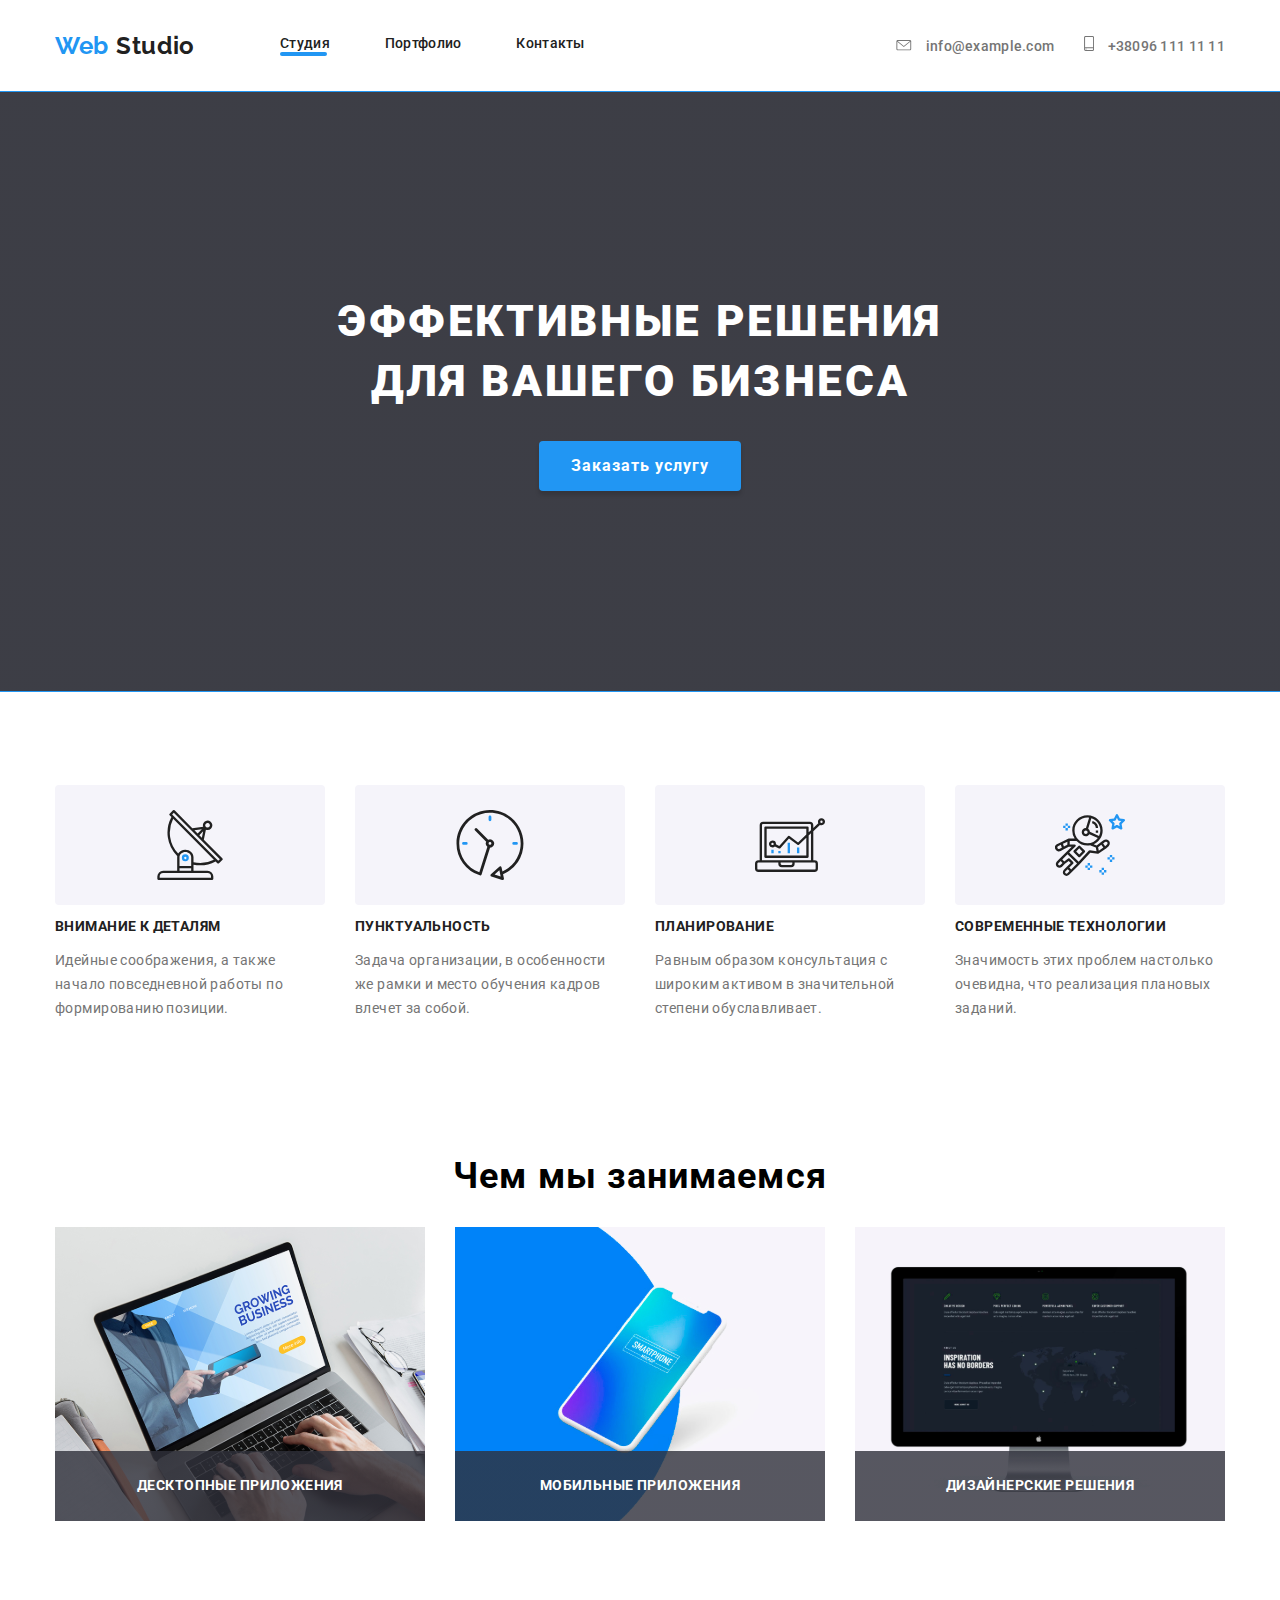
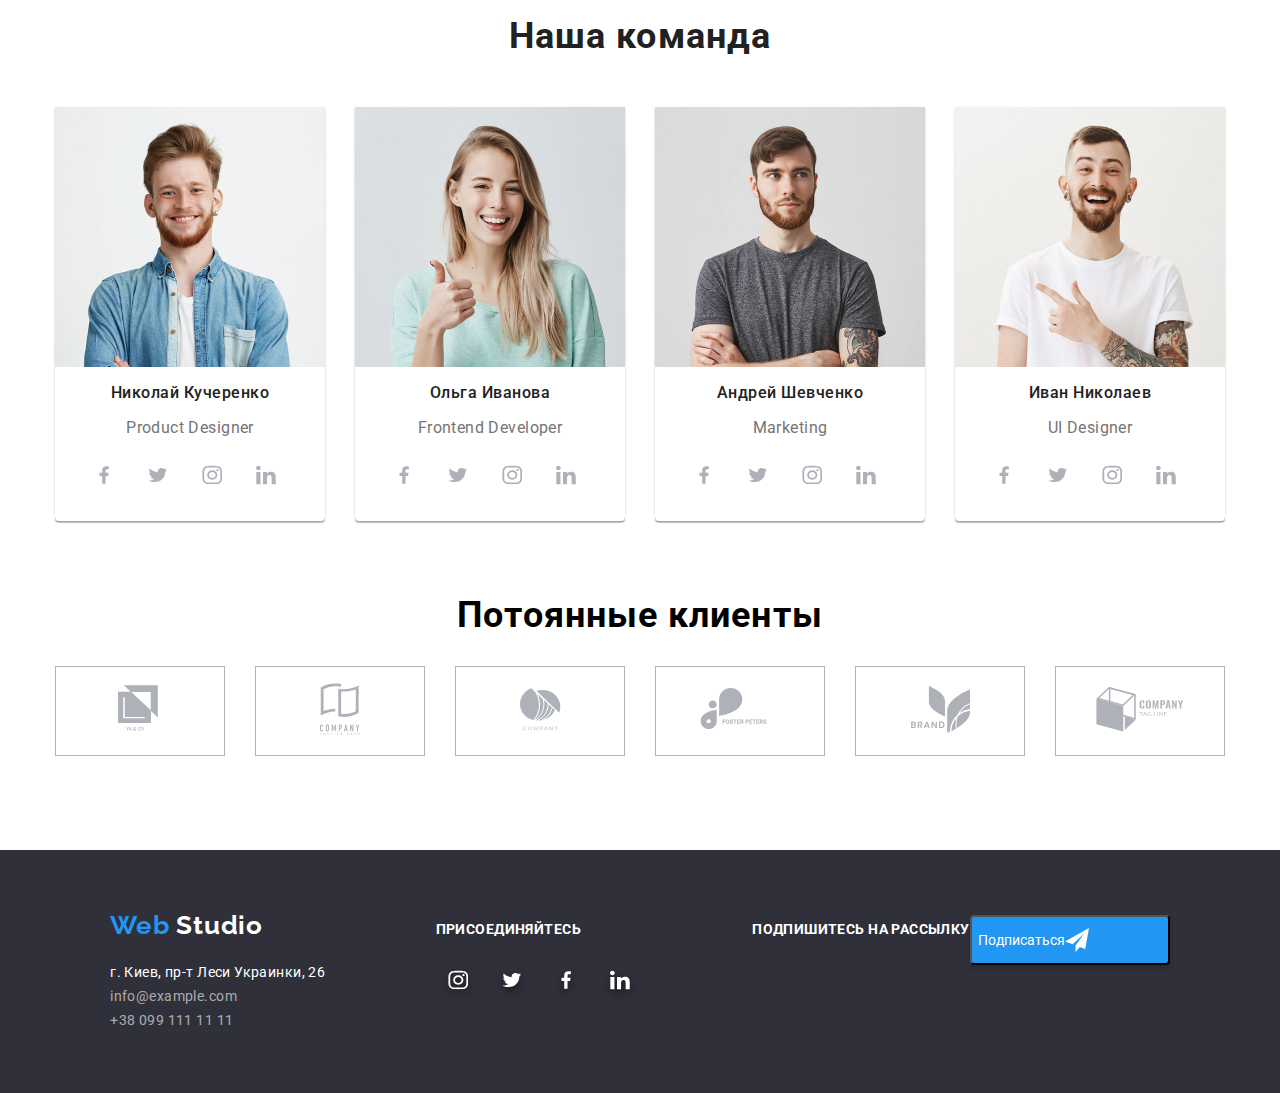
==== index.html @ be94244f "start" ====
<!DOCTYPE html>
<html lang="ru">
  <head>
    <meta charset="UTF-8" />
    <meta name="ViePort" content="Width=device-width,initial-scale=1.0" />
    <title>WebStudio</title>
    <link
      href="https://fonts.googleapis.com/css2?family=Raleway:wght@400;700&family=Roboto:ital,wght@0,400;0,500;0,700;1,400&display=swap"
      rel="stylesheet"
    />
    <link rel="stylesheet" href="normalis.css" />
    <link rel=" stylesheet " href="styles.css" />
  </head>
  <body class="body">
    
      <header class="header"> 
        <div class="container">
          <nav class="navigation">
<a class="logo link" href="./index.html">
  <span class="logo-accent">Web</span> Studio
</a>
<ul class="site-nav-list">
  <li class="site-nav-list-item studio list"><a class="site-nav-list-link current link" href="./index.html">Студия</a></li>
  <li class="site-nav-list-item list">
    <a class="site-nav-list-link  link" href="./portfolio.html">Портфолио</a>
  </li>
  <li class="site-nav-list-item list" ><a class="site-nav-list-link link" href="">Контакты</a></li>
</ul>

    <div class="adress">
<ul class="address-nav-list">
  <li class="address-nav-list-item list" >
    <a class="address-nav-list-link link" href="mailto:info@example.com"> <svg class="address-nav-mailto-svg"width="16" height="11" >
      <use href="./imeges/sprite.svg#icon-envelope"  ></use>
    </svg>
    info@example.com </a>
  </li>
  <li class="address-nav-list-item list">
    <a class="address-nav-list-link link" href="tel:+380991111111"> <svg class="address-nav-telefon-svg" width="10" height="15" >
      <use href="./imeges/sprite.svg#icon-smartphone"></use>
    </svg>
      +38096 111 11 11
    </a>
  </li>
</ul>
</div>

</nav>
      </header>

   <main>
      
      <!--ГЕРОЙ-->
      
      <section class="hero">
        <div class="container">
        
          <h1 class="hero-title">
          Эффективные решения <br />
          для вашего бизнеса
        </h1>
        <button class="hero-button">Заказать услугу</button>
        </div>
      </section>

      <!--О НАС-->
      <section class="aboutus section">
        <div class="container">
        <ul class="aboutus-list">
          <li class="aboutus-list-item list"> 
            <div class="aboutus-list-item-fon">
            <svg class="aboutus-list-svg"width="70"
              height="70"><use href="./imeges/sprite.svg#icon-antenna"alt="Фото"></use> </svg></div>
            <h3 class="aboutus-title">Внимание к деталям</h3>
            <p class="aboutus-text">
              Идейные соображения, а также начало повседневной работы по
              формированию позиции.
            </p>
          </li>
          <li class="aboutus-list-item list">
            <div class="aboutus-list-item-fon">
            <svg class="aboutus-list-svg" width="70"
              height="70"> <use href="./imeges/sprite.svg#icon-clock" alt="Фото"></use></svg> </div>
            <h3 class="aboutus-title">Пунктуальность</h3>
            <p class="aboutus-text">
              Задача организации, в особенности же рамки и место обучения кадров
              влечет за собой.
            </p>
          </li>
          <li class="aboutus-list-item list">
            <div class="aboutus-list-item-fon">
            <svg class="aboutus-list-svg" width="70"
              height="70"> 
             <use href="./imeges/sprite.svg#icon-diagram"
              
              alt="Фото"></use>
            </svg></div>
            <h3 class="aboutus-title">Планирование</h3>
            <p class="aboutus-text">
              Равным образом консультация с широким активом в значительной
              степени обуславливает.
            </p>
          </li>
          <li class="aboutus-list-item list">
            <div class="aboutus-list-item-fon">
            <svg class="aboutus-list-svg"width="70"
              height="70" >
              <use
              href="./imeges/sprite.svg#icon-astronaut"
              alt="Фото"></use>
           </svg></div>
            <h3 class="aboutus-title">Современные технологии</h3>
            <p class="aboutus-text">
              Значимость этих проблем настолько очевидна, что реализация
              плановых заданий.
            </p>
          </li>
        </ul>
      </div>
      </section>
      <!--Что мь делаем-->
      <section class="Whatwedo-section section">
<div class="container">
        <h2 class="title" >Чем мы занимаемся</h2>
        <ul class="whatwedo-list">
          <li class="whatwedo-list-item list">
            <img class="img"
              src="./imeges/img(KOMP).svg"
              alt="комп"
              width="370"
              height="294"
            />
            <h3 class="whatwedo-list-link">
              <p  class="whatwedo-list-title" >Десктопные приложения </p>
            </h3>
          </li>
          <li  class="whatwedo-list-item list">
            <img class="img"
              src="./imeges/box.svg"
              alt="телефон"
              width="370"
              height="294"
            />
            <h3 class="whatwedo-list-link">
              <p   class="whatwedo-list-title"  >Мобильные приложения</p>
            </h3>
          </li>
          <li  class="whatwedo-list-item list">
            <img class="img"
              src="./imeges/img(Monitor).svg"
              alt="монитор"
              width="370"
              height="294"
            />
            <h3 class="whatwedo-list-link">
              <p  class="whatwedo-list-title">Дизайнерские решения</p>
            </h3>
          </li>
        </ul>
        
      </div>
      </section>
      <!--Наша команда-->

      <section class="team section">
        <div class="container">
         <h2 class="team-title title">Наша команда</h2>

        <ul class="team-list">
          <li class="team-list-item list">  
            <img class="team-photo img"
              src="./imeges/imgNikolay1.jpg"
              alt="Фото Никoлая"
              width="270"
              height="260"
            />
            <h3 class="team-list-title">Николай Кучеренко</h3>
            <p class="team-list-desc" lang="en">Product Designer</p>
          
        
        <ul class="team-list-social">
          <li class="team-list-social-item list"><a class="social-link link" href="" aria-label="Ссылка на Facebook"><svg class="social-link-svg"  width="20"
              height="20"> <use href="./imeges/sprite.svg#icon-facebook"></use>
            </svg></a></li>
          <li class="team-list-social-item list"><a class="social-link link" href="" aria-label="Ссылка на Twitter"><svg class="social-link-svg" width="20"
              height="20"> <use href="./imeges/sprite.svg#icon-twitter"></use>
          </svg></a></li>
          <li class="team-list-social-item list"><a class="social-link link" href="" aria-label="Ссылка на Instagram"><svg class="social-link-svg" width="20"
              height="20" > <use href="./imeges/sprite.svg#icon-instagram"></use>
          </svg></a></li>
          <li class="team-list-social-item list"><a class="social-link link" href="" aria-label="Ссылка на LinkedIn"><svg class="social-link-svg"width="20"
              height="20" > <use href="./imeges/sprite.svg#icon-linkedin"></use>
          </svg></a></li>
        </ul>
          </li>
        
       
          <li class="team-list-item list" >
            <img class="team-photo img"
              src="./imeges/imgOlga2.jpg"
              alt="Фото Ольга"
              width="270"
              height="260"
            />
            <h3 class="team-list-title">Ольга Иванова</h3>
            <p class="team-list-desc" lang="en">Frontend Developer</p>
          
          
            <ul class="team-list-social">
          <li class="team-list-social-item list"><a class="social-link link" href="" aria-label="Ссылка на Facebook"><svg class="social-link-svg"width="20"
              height="20" > <use href="./imeges/sprite.svg#icon-facebook"></use>
            </svg></a></li>
          <li class="team-list-social-item list"><a class="social-link link" href="" aria-label="Ссылка на Twitter"><svg class="social-link-svg" width="20"
              height="20"> <use href="./imeges/sprite.svg#icon-twitter"></use>
          </svg></a></li>
          <li class="team-list-social-item list"><a class="social-link link" href="" aria-label="Ссылка на Instagram"><svg class="social-link-svg" width="20"
              height="20"> <use href="./imeges/sprite.svg#icon-instagram"></use>
          </svg></a></li>
          <li class="team-list-social-item list"><a class="social-link link" href="" aria-label="Ссылка на LinkedIn"><svg class="social-link-svg" width="20"
              height="20"> <use href="./imeges/sprite.svg#icon-linkedin"></use>
          </svg></a></li>
        </ul>
          </li>
        
          <li class="team-list-item list">
            <img class="team-photo img"
              src="./imeges/imgAndrey.jpg"
              alt="Фото Андрей"
              width="270"
              height="260"
            />
            <h3 class="team-list-title">Андрей Шевченко</h3>
            <p class="team-list-desc" lang="en">Marketing</p>
      
          
             <ul class="team-list-social">
          <li class="team-list-social-item list"><a class="social-link link" href="" aria-label="Ссылка на Facebook"><svg class="social-link-svg" width="20"
              height="20">  <use href="./imeges/sprite.svg#icon-facebook"></use>
            </svg></a></li>
          <li class="team-list-social-item list"><a class="social-link link" href="" aria-label="Ссылка на Twitter"><svg class="social-link-svg" width="20"
              height="20"> <use href="./imeges/sprite.svg#icon-twitter"></use>
          </svg></a></li>
          <li class="team-list-social-item list"><a class="social-link link" href="" aria-label="Ссылка на Instagram"><svg class="social-link-svg" width="20"
              height="20"> <use href="./imeges/sprite.svg#icon-instagram"></use>
          </svg></a></li>
          <li class="team-list-social-item list"><a class="link social-link" href="" aria-label="Ссылка на LinkedIn"><svg class="social-link-svg" width="20"
              height="20"> <use href="./imeges/sprite.svg#icon-linkedin"></use>
          </svg></a></li>
        </ul>
          </li>
        
        
          <li class="team-list-item list" >
            <img class="team-photo img"
              src="./imeges/imgIvan4.jpg"
              alt="Фото Иван"
              width="270"
              height="260"
            />
            <h3 class="team-list-title">Иван Николаев</h3>
            <p class="team-list-desc" lang="en">UI Designer</p>
            <ul class="team-list-social">
          <li class="team-list-social-item list"><a class="link social-link" href="" aria-label="Ссылка на Facebook"><svg class="social-link-svg" width="20"
              height="20"> <use href="./imeges/sprite.svg#icon-facebook"></use>
            </svg></a></li>
          <li class="team-list-social-item list"><a class="link social-link" href="" aria-label="Ссылка на Twitter"><svg class="social-link-svg" width="20"
              height="20"> <use href="./imeges/sprite.svg#icon-twitter"></use>
          </svg></a></li>
          <li class="team-list-social-item list"><a class="link social-link" href="" aria-label="Ссылка на Instagram"><svg class="social-link-svg" width="20"
              height="20"> <use href="./imeges/sprite.svg#icon-instagram"></use>
          </svg></a></li>
          <li class="team-list-social-item list"><a class="link social-link" href="" aria-label="Ссылка на LinkedIn"><svg class="social-link-svg" width="20"
              height="20"> <use href="./imeges/sprite.svg#icon-linkedin"></use>
          </svg></a></li>
        </ul>
          </li>
        
            </li>
        </ul>
        
        </div>
      </section>

      <!--Наши клиенты!-->

      <section class="section-client">
<div class="container">
        <h2 class="client-h2 title">Потоянные клиенты</h2>
        <ul class="section-client-list">
          <li class="client-item list">
            <a class="section-client-list-link link" href=""
              ><svg class="client-item-svg" width="44"
              height="49"><use 
                href="./imeges/sprite.svg#icon-logo1"
               
                alt="логотип компании1"></use>
             </svg></a>
          </li>
          <li class="client-item list" >
            <a class="section-client-list-link link" href=""
              ><svg class="client-item-svg"width="40"
              height="52" ><use 
                href="./imeges/sprite.svg#icon-logo2"
                
                alt="логотип компании2"></use>
             </svg>
            </a>
          </li>
          <li class="client-item list">
            <a class="section-client-list-link link" href=""
              ><svg class="client-item-svg"width="41"
              height="43"><use 
                href="./imeges/sprite.svg#icon-logo3"
                
                alt="логотип компании3"></use>
             </svg></a>
          </li>
          <li class="client-item list">
            <a class="section-client-list-link link" href=""
              ><svg class="client-item-svg"width="80"
                height="42"><use 
                href="./imeges/sprite.svg#icon-logo4"
                
                alt="логотип компании4"></use>
             </svg></a>
          </li>
          <li class="client-item list">
            <a class="section-client-list-link link" href=""
              ><svg class="client-item-svg" width="59"
                height="47"><use 
                href="./imeges/sprite.svg#icon-logo5"
                
                alt="логотип компании5"></use>
             </svg></a>
          </li>
          <li class="client-item list" >
            <a  class="section-client-list-link link"href=""
              ><svg class="client-item-svg"width="88"
                height="45" ><use 
                href="./imeges/sprite.svg#icon-logo6"
                
                alt="логотип компании6"></use>
             </svg></a>
          </li>
        </ul>
        </div>
      </section>
    </main>

    <!-- Футер -->
    <footer class="footer">
      <div class="container flex-container">
        <div class="logo-adress">
          <a class="logo-footer link" href="./index.html"><span class="logo-accent-footer">Web </span>Studio</a>
          <address>
            <ul class="footer-adress">
              <li class="footer-contacts-item list">
                <a class="adress-footer link" href="https://goo.gl/maps/j82PAnzbgsZSM37J8" target="blanc">г. Киев, пр-т Леси
                  Украинки, 26</a>
              </li>
              <li class="footer-contacts-item list">
                <a class="contacts-footer link" href="mailto:info@example.com">info@example.com</a>
              </li>
              <li class="footer-contacts-item list">
                <a class="contacts-footer link" href="tel:+380991111111">+38 099 111 11 11</a>
              </li>
            </ul>
          </address>
        </div>
    
        <div class="footer-join">
          <b class="footer-title">Присоединяйтесь</b>
          <ul class="footer-social-links">
            <li class="social-link-item list">
              <a class="social-links link" href="" aria-label="иконка инстаграмм"><svg class="footer-social-svg" width="20"
              height="20" > <use href="./imeges/sprite.svg#icon-instagram" alt="insagramm"></use></svg>
                   </a>
            </li>
            <li class="social-link-item list">
              <a class="social-links link" href="" aria-label="иконка твитер"><svg class="footer-social-svg" width="20"
              height="20" > <use href="./imeges/sprite.svg#icon-twitter" alt="twitter"> </use> </svg>
                   </a>
            </li>
            <li class="social-link-item list">
              <a class="social-links link" href="" aria-label="иконка фейсбук"><svg class="footer-social-svg" width="20"
              height="20" > <use href="./imeges/sprite.svg#icon-facebook" alt="facebook"></use></svg>
                   </a>
            </li>
            <li class="social-link-item list">
              <a class="social-links link" href="" aria-label="иконка линкедин"><svg class="footer-social-svg" width="20"
              height="20" > <use href="./imeges/sprite.svg#icon-linkedin" alt="linkedin"></use></svg>
                   </a>
            </li>
          </ul>
        </div>
        <div class="footer-subskribe">
          <b class="footer-title">Подпишитесь на рассылку</b>
          <button class="footer-subskribe-button">Подписаться <svg class="footer-subskribe-button-svg" width="24"
              height="24" > <use href="./imeges/sprite.svg#icon-icon-send"></svg></button>
        </div>
      </div>
    </footer>

  </body>
</html>
---- normalis.css ----
/*! normalize.css v8.0.1 | MIT License | github.com/necolas/normalize.css */

/* Document
   ========================================================================== */

/**
 * 1. Correct the line height in all browsers.
 * 2. Prevent adjustments of font size after orientation changes in iOS.
 */

html {
  line-height: 1.15; /* 1 */
  -webkit-text-size-adjust: 100%; /* 2 */
}

/* Sections
     ========================================================================== */

/**
   * Remove the margin in all browsers.
   */

body {
  margin: 0;
}

/**
   * Render the `main` element consistently in IE.
   */

main {
  display: block;
}

/**
   * Correct the font size and margin on `h1` elements within `section` and
   * `article` contexts in Chrome, Firefox, and Safari.
   */

h1 {
  font-size: 2em;
  margin: 0.67em 0;
}

/* Grouping content
     ========================================================================== */

/**
   * 1. Add the correct box sizing in Firefox.
   * 2. Show the overflow in Edge and IE.
   */

hr {
  box-sizing: content-box; /* 1 */
  height: 0; /* 1 */
  overflow: visible; /* 2 */
}

/**
   * 1. Correct the inheritance and scaling of font size in all browsers.
   * 2. Correct the odd `em` font sizing in all browsers.
   */

pre {
  font-family: monospace, monospace; /* 1 */
  font-size: 1em; /* 2 */
}

/* Text-level semantics
     ========================================================================== */

/**
   * Remove the gray background on active links in IE 10.
   */

a {
  background-color: transparent;
}

/**
   * 1. Remove the bottom border in Chrome 57-
   * 2. Add the correct text decoration in Chrome, Edge, IE, Opera, and Safari.
   */

abbr[title] {
  border-bottom: none; /* 1 */
  text-decoration: underline; /* 2 */
  text-decoration: underline dotted; /* 2 */
}

/**
   * Add the correct font weight in Chrome, Edge, and Safari.
   */

b,
strong {
  font-weight: bolder;
}

/**
   * 1. Correct the inheritance and scaling of font size in all browsers.
   * 2. Correct the odd `em` font sizing in all browsers.
   */

code,
kbd,
samp {
  font-family: monospace, monospace; /* 1 */
  font-size: 1em; /* 2 */
}

/**
   * Add the correct font size in all browsers.
   */

small {
  font-size: 80%;
}

/**
   * Prevent `sub` and `sup` elements from affecting the line height in
   * all browsers.
   */

sub,
sup {
  font-size: 75%;
  line-height: 0;
  position: relative;
  vertical-align: baseline;
}

sub {
  bottom: -0.25em;
}

sup {
  top: -0.5em;
}

/* Embedded content
     ========================================================================== */

/**
   * Remove the border on images inside links in IE 10.
   */

img {
  border-style: none;
}

/* Forms
     ========================================================================== */

/**
   * 1. Change the font styles in all browsers.
   * 2. Remove the margin in Firefox and Safari.
   */

button,
input,
optgroup,
select,
textarea {
  font-family: inherit; /* 1 */
  font-size: 100%; /* 1 */
  line-height: 1.15; /* 1 */
  margin: 0; /* 2 */
}

/**
   * Show the overflow in IE.
   * 1. Show the overflow in Edge.
   */

button,
input {
  /* 1 */
  overflow: visible;
}

/**
   * Remove the inheritance of text transform in Edge, Firefox, and IE.
   * 1. Remove the inheritance of text transform in Firefox.
   */

button,
select {
  /* 1 */
  text-transform: none;
}

/**
   * Correct the inability to style clickable types in iOS and Safari.
   */

button,
[type='button'],
[type='reset'],
[type='submit'] {
  -webkit-appearance: button;
}

/**
   * Remove the inner border and padding in Firefox.
   */

button::-moz-focus-inner,
[type='button']::-moz-focus-inner,
[type='reset']::-moz-focus-inner,
[type='submit']::-moz-focus-inner {
  border-style: none;
  padding: 0;
}

/**
   * Restore the focus styles unset by the previous rule.
   */

button:-moz-focusring,
[type='button']:-moz-focusring,
[type='reset']:-moz-focusring,
[type='submit']:-moz-focusring {
  outline: 1px dotted ButtonText;
}

/**
   * Correct the padding in Firefox.
   */

fieldset {
  padding: 0.35em 0.75em 0.625em;
}

/**
   * 1. Correct the text wrapping in Edge and IE.
   * 2. Correct the color inheritance from `fieldset` elements in IE.
   * 3. Remove the padding so developers are not caught out when they zero out
   *    `fieldset` elements in all browsers.
   */

legend {
  box-sizing: border-box; /* 1 */
  color: inherit; /* 2 */
  display: table; /* 1 */
  max-width: 100%; /* 1 */
  padding: 0; /* 3 */
  white-space: normal; /* 1 */
}

/**
   * Add the correct vertical alignment in Chrome, Firefox, and Opera.
   */

progress {
  vertical-align: baseline;
}

/**
   * Remove the default vertical scrollbar in IE 10+.
   */

textarea {
  overflow: auto;
}

/**
   * 1. Add the correct box sizing in IE 10.
   * 2. Remove the padding in IE 10.
   */

[type='checkbox'],
[type='radio'] {
  box-sizing: border-box; /* 1 */
  padding: 0; /* 2 */
}

/**
   * Correct the cursor style of increment and decrement buttons in Chrome.
   */

[type='number']::-webkit-inner-spin-button,
[type='number']::-webkit-outer-spin-button {
  height: auto;
}

/**
   * 1. Correct the odd appearance in Chrome and Safari.
   * 2. Correct the outline style in Safari.
   */

[type='search'] {
  -webkit-appearance: textfield; /* 1 */
  outline-offset: -2px; /* 2 */
}

/**
   * Remove the inner padding in Chrome and Safari on macOS.
   */

[type='search']::-webkit-search-decoration {
  -webkit-appearance: none;
}

/**
   * 1. Correct the inability to style clickable types in iOS and Safari.
   * 2. Change font properties to `inherit` in Safari.
   */

::-webkit-file-upload-button {
  -webkit-appearance: button; /* 1 */
  font: inherit; /* 2 */
}

/* Interactive
     ========================================================================== */

/*
   * Add the correct display in Edge, IE 10+, and Firefox.
   */

details {
  display: block;
}

/*
   * Add the correct display in all browsers.
   */

summary {
  display: list-item;
}

/* Misc
     ========================================================================== */

/**
   * Add the correct display in IE 10+.
   */

template {
  display: none;
}

/**
   * Add the correct display in IE 10.
   */

[hidden] {
  display: none;
}
---- styles.css ----
:root {
  --main-font: 'Roboto', sans-serif;
  --secondary-font: 'Raleway', sans-serif;
  --primary-text-color: #212121;
  --title-text-color: #000000;
  --accent-color: #2196f3;
  --primary-white-color: #ffffff;
  --text-color: #757575;
  --social-list-color: #afb1b8;
  --background-footer-color: #2f303a;
}

html {
  box-sizing: border-box;
}
*,
*::before,
*::after {
  box-sizing: inherit;
}
/*Studio*/
.link {
  text-decoration: none;
  display: block;
}
.list {
  list-style: none;
}
.img {
  display: block;
  max-width: 100%;
  height: auto;
}
.section {
  padding-bottom: 94px;
}

ul {
  margin: 0;
  padding: 0;
}
.title {
  margin: 0;
}
h2.title {
  margin-bottom: 50px;
}

h1,
h2 {
  margin: 0;
}
H1,
h2,
h3,
h4 {
  font-weight: 700;
  color: var(--title-main-color);
}

/*Header*/
.header.container {
  display: flex;
}
.navigation {
  padding-top: 32px;
  padding-bottom: 32px;
}
.address-nav-list-item:not(:last-child) {
  margin-right: 30px;
}
.adress {
  margin-left: auto;
}
.container {
  padding-left: 15px;
  padding-right: 15px;
  width: 1200px;
  margin-left: auto;
  margin-right: auto;
}

.navigation {
  display: flex;
  align-items: center;
}

.logo {
  font-family: var(--secondary-font);
  font-style: 400;
  font-weight: 700;
  font-size: 24px;
  line-height: 1.16;
  letter-spacing: 0.03em;
  margin-right: 85px;
  color: var(--primary-text-color);
}

.logo-accent {
  color: var(--accent-color);
}

.body {
  font-family: var(--main-font), sans-serif;
  font-style: 400;
  font-weight: 700;
  font-size: 14px;
  line-height: 1.2;
  color: var(--primary-text-color);
  background-color: var(--primary-white-color);
  text-decoration: none;
  letter-spacing: 0.03em;
}

.site-nav-list {
  display: flex;
}
.site-nav-list {
  font-style: 400;
  font-weight: 500;
  font-size: 14px;
  line-height: 1.14;
  letter-spacing: 0.02em;
  list-style: none;
  color: var(--primary-text-color);
}

.site-nav-list-item:not(:last-child) {
  margin-right: 55px;
}
.site-nav-list-link {
  color: var(--primary-text-color);
}
.site-nav-list-link:hover {
  color: var(--accent-color);
}
.address-nav-list-item .site-nav-list-link:focus {
  color: var(--primary-white-color);
}
.site-nav-list-link:active {
  color: var(--accent-color);
}
.address-nav-list {
  display: flex;
  text-decoration: none;
  align-items: baseline;
  list-style: none;
}
.address-nav-list-link {
  display: flex;
  align-items: center;
}
.address-nav-list-link:hover {
  color: var(--accent-color);
}
.address-nav-list-link:focus {
  color: var(--accent-color);
}
.address-nav-list-link {
  display: flex;
  display: inline-block;
}
.address-nav-telefon-svg {
  fill: #757575;
  display: inline-block;
  width: 10px;
  height: 15px;
}
.address-nav-mailto-svg {
  fill: #757575;
  display: inline-block;
  width: 16px;
  height: 11px;
}
.address-nav-list-link:hover .address-nav-mailto-svg {
  fill: var(--accent-color);
}
.address-nav-list-link:focus .address-nav-mailto-svg {
  fill: var(--accent-color);
}
.address-nav-list-link:hover .address-nav-telefon-svg {
  fill: var(--accent-color);
}
.address-nav-list-link:focus .address-nav-telefon-svg {
  fill: var(--accent-color);
}
.address-nav-telefon-svg {
  margin-right: 10px;
}
.address-nav-mailto-svg {
  margin-right: 10px;
}
.address-nav-list-link {
  font-style: 400;
  font-weight: 500;
  font-size: 14px;
  line-height: 1.14;
  letter-spacing: 0.02em;
  color: var(--text-color);
}
.address-nav-list-link link.title {
  font-weight: 400;
  font-size: 36px;
  line-height: 1.17;
  text-align: center;
  letter-spacing: 0.03em;
  color: var(--primary-text-color);
}
.site-nav-list-item.studio::after {
  display: block;
  width: 47px;
  height: 4px;
  content: '';
  background: var(--accent-color);
  border-radius: 2px;
}
.site-nav-list-item.portfolio::after {
  display: block;
  width: 77px;
  height: 4px;
  content: '';
  background: var(--accent-color);
  border-radius: 2px;
}
/*Hero*/
.hero {
  padding-top: 200px;
  padding-bottom: 200px;
  background-color: var(--text-color);

  text-align: center;
  margin-left: auto;
  margin-right: auto;
  outline: 1px solid var(--accent-color);
}
.hero {
  background-image: linear-gradient(
      to bottom,
      rgba(47, 48, 58, 0.8),
      rgba(47, 48, 58, 0.8)
    ),
    url(../goit-markup-hw-03/imeges/Headerimg.svg);

  background-repeat: no-repeat;
  background-size: cover;
  background-position: center;
}
.hero-title {
  font-family: var(--main-font);
  font-style: 400;
  font-weight: 900;
  font-size: 44px;
  line-height: 1.36;
  margin-bottom: 30px;

  letter-spacing: 0.06em;
  text-transform: uppercase;
  color: var(--primary-white-color);
}

.hero-button {
  background-color: var(--accent-color);
  box-shadow: 0px 4px 4px rgba(0, 0, 0, 0.15);
  border-radius: 4px;
  font-family: var(--main-font);
  font-weight: 700;
  font-size: 16px;
  line-height: 1.86;

  letter-spacing: 0.06em;
  color: var(--primary-white-color);
  border: 0;
  padding: 10px 32px;
}
.title {
  font-family: var(--main-font);
  font-style: 400;
  font-weight: 700;
  font-size: 36px;
  line-height: 1.16px;
  text-align: center;
  letter-spacing: 0.03em;

  color: var(--title-text-color);
}

/*ABOUTUS*/
.aboutus-list {
  display: flex;
  list-style: none;
  padding-top: 94px;
  padding-bottom: 47px;
}
.aboutus-list-item:not(:last-child) {
  margin-right: 30px;
}
.aboutus-list-item {
  align-items: center;
  width: 270px;
  justify-content: center;
}
.aboutus-list-item-fon {
  background: #f5f4fa;
  border-radius: 4px;
  width: 270px;
  height: 120px;
  margin: 0;
  padding: 0;
}

.aboutus-list-item-fon {
  display: flex;
  align-items: center;
  justify-content: center;
}

.aboutus-list-item-fon .svg {
  align-items: center;
  margin-left: auto;
  margin-right: auto;
  margin-top: auto;
}
.aboutus-title {
  font-style: 400;
  font-weight: 700;
  font-size: 14px;
  line-height: 1.14;
  letter-spacing: 0.03em;
  text-transform: uppercase;
  color: var(--primary-text-color);
}
.aboutus-text {
  font-style: 400;
  font-weight: 400;
  font-size: 14px;
  line-height: 1.7;
  color: var(--text-color);
}

/*What We do*/
.whatwedo-list {
  display: flex;
  justify-content: center;
}
.whatwedo-list-item {
  width: 370px;
}
.whatwedo-section {
  margin-bottom: 94px;
  padding-top: 47px;
  padding-left: 0;
}
.whatwedo-list-item {
  position: relative;
}
.whatwedo-list-title {
  position: absolute;
  left: 0;
  bottom: 0;
  background: linear-gradient(
    to bottom,
    rgba(47, 48, 58, 0.8),
    rgba(47, 48, 58, 0.8)
  );
  width: 370px;
  height: 70px;
  padding-top: 27px;
  padding-bottom: 27px;
  margin: 0;
}
h3.whatwedo-list-link {
  margin: 0;
  color: var(--primary-white-color);
}
.whatwedo-list-link {
  margin: 0;
}

.whatwedo-list-link:link {
  color: var(--primary-white-color);
}
.whatwedo-list {
  list-style: none;
  text-align: center;
}
.whatwedo-list-item:not(:last-child) {
  margin-right: 30px;
}
.whatwedo-list-title {
  font-style: 400;
  font-weight: 700;
  font-size: 14px;
  line-height: 1.14;
  text-align: center;
  text-transform: uppercase;
  color: var(--primary-white-color);
}
/*OURE TEAME*/

.team-list {
  display: flex;
  margin-left: 0;
}
.team-list {
  list-style: none;
}
.team-title {
  font-family: Roboto;
  font-style: 400;
  font-weight: 700;
  font-size: 36px;
  line-height: 42px;
  text-align: center;
  letter-spacing: 0.03em;
  color: var(--primary-text-color);
}
.team-list-title {
  font-family: Roboto;
  font-style: normal;
  font-weight: 500;
  font-size: 16px;
  line-height: 19px;

  text-align: center;
  letter-spacing: 0.03em;

  color: var(--primary-text-color);
}
.team-list-item {
  width: 270px;
  background: #ffffff;
  box-shadow: 0px 2px 1px rgba(0, 0, 0, 0.2), 0px 1px 1px rgba(0, 0, 0, 0.14),
    0px 1px 3px rgba(0, 0, 0, 0.12);
  border-radius: 0px 0px 4px 4px;
}
.team-list-desc {
  font-style: 400;
  font-weight: 400;
  font-size: 16px;
  line-height: 1.19;
  text-align: center;
  color: var(--text-color);
}
.team-list-social {
  display: flex;
  list-style: none;
  text-decoration: none;
  color: var(--social-list-color);
  justify-content: center;
}

.team-list-item:not(:last-child) {
  margin-right: 30px;
}
.team-list-social-item {
  padding-right: 10px;
}
.team-list-social {
  margin-bottom: 24px;
  margin-top: 16px;
  margin-left: 32px;
  margin-right: 32px;
}
.team-list-social-item:hover {
  color: var(--accent-color);
  fill: var(--accent-color);
}

.social-link {
  display: flex;
  justify-content: center;
  align-items: center;
  width: 44px;
  height: 44px;
  border-radius: 50%;
}
.social-link-svg {
  fill: #afb1b8;
}

.social-link:hover,
.social-link:focus,
.social-link:hover .social-link-svg,
.social-link:focus .social-link-svg {
  fill: var(--primary-white-color);
}
.social-link {
  fill: var(--primary-white-color);
}
.social-link:hover {
  background-color: var(--accent-color);
}
.social-link:hover .social-link-svg {
  fill: var(--primary-white-color);
}
.social-link:focus .social-link-svg {
  fill: var(--primary-white-color);
}

/*Uor Clients*/
.section-client-list {
  display: flex;
  margin-bottom: 94px;
  justify-content: center;
  align-items: center;
}
.client-h2 {
  margin-bottom: 50px;
}
.section-client-list {
  list-style: none;
}
.section-client {
  padding-top: 0;
}
.section-client-list-link:hover,
.section-client-list-link:focus {
  color: var(--accent-color);
  fill: var(--accent-color);
}
.section-client-list-link:hover .client-item-svg {
  fill: #ffffff;
}
.client-item {
  display: flex;
  justify-content: center;
  align-items: center;
}
.client-item:hover,
.client-item:focus {
  color: var(--accent-color);
  fill: var(--accent-color);
}
.client-item {
  border: 1px solid #afb1b8;
  width: 170px;
  height: 90px;
}
.client-item-svg {
  fill: #afb1b8;
  display: block;
}
.client-item:hover {
  border: 1px solid var(--accent-color);
}
.client-item:hover .client-item-svg {
  fill: var(--accent-color);
}
.client-item-svg {
  align-items: center;
  display: inline-block;
} /*dobavila novoe*/
/*ubrat ili srabotalo?*/
.section-clients-list-link {
  display: flex;
  justify-content: center; /*eto bili space oround centr*/
  align-items: center;
}
.section-clients-list-link {
  width: 170px;
  height: 90px;
  fill: #afb1b8;
  box-sizing: border-box;
  border-radius: 4px;
  border: 1px solid #afb1b8;
  cursor: pointer; /*dobavila novoe*/
}
.client-item:not(:last-child) {
  margin-right: 30px;
}

/*PORTFOLIO*/

.filter {
  font-size: var(--main-font);
  text-decoration: none;
  font-style: 400;
  font-weight: 400;
}
.filter-list {
  list-style: none;
}
.filter-list {
  display: flex;
  justify-content: center;
  margin-bottom: 34px;
  margin-top: 93px;
  flex-grow: 1;
  margin-left: 0;
}

.filter-list-button {
  font-family: var(--main-font);
  font-weight: 500;
  font-size: 16px;
  line-height: 1.62;
  text-align: center;
  color: var(--primary-text-color);
  box-shadow: 0px 2px 2px rgba(0, 0, 0, 0.12), 0px 1px 2px rgba(0, 0, 0, 0.08),
    0px 3px 1px rgba(0, 0, 0, 0.1);
  border-radius: 4px;
}
.filter-list-button {
  padding: 6px, 22px;
  border: none;
  justify-content: center;
}

.filter-list-item:not(:last-child) {
  margin-right: 8px;
}
.filter-list-item {
  margin: 0;
}
.filter-list-item:focus .filter-list-button {
  background-color: var(--accent-color);
  box-shadow: 0px 2px 2px rgba(0, 0, 0, 0.12), 0px 1px 2px rgba(0, 0, 0, 0.08),
    0px 3px 1px rgba(0, 0, 0, 0.1);
  border-radius: 4px;
  color: var(--primary-white-color);
}
.filter-list-item:hover .filter-list-button {
  background-color: #2196f3;
  box-shadow: 0px 2px 2px rgba(0, 0, 0, 0.12), 0px 1px 2px rgba(0, 0, 0, 0.08),
    0px 3px 1px rgba(0, 0, 0, 0.1);
  border-radius: 4px;
  color: var(--primary-white-color);
}

.filter-project-list {
  list-style: none;
  display: flex;
}
.filter-project-list-item:focus {
  background: #ffffff;
  border: 1px solid #eeeeee;
  box-sizing: border-box;
}
.filter-project-list-item:hover {
  background: #ffffff;
  border: 1px solid #eeeeee;
  box-sizing: border-box;
  box-shadow: 0px 2px 2px rgba(0, 0, 0, 0.12), 0px 1px 2px rgba(0, 0, 0, 0.08),
    0px 3px 1px rgba(0, 0, 0, 0.1);
  border-radius: 4px;
}
.filter-title {
  font-family: var(--main-font);
  font-weight: 700;
  font-size: 18px;
  line-height: 2;
  letter-spacing: 0.06em;

  color: var(--primary-text-color);
}
.filter-project-list-text {
  text-decoration: none;
  font-family: var(--main-font);
  font-style: 400;
  font-weight: 400;
  font-size: 16px;
  line-height: 1, 9;
  color: var(--text-color);
}
.filter-project-list-tehnokryak {
  background-color: var(--accent-color);
  font-family: var(--main-font);
  font-style: 400;
  font-weight: 400;
  font-size: 18px;
  line-height: 1, 6;
  color: var(--primary-white-color);
}

.filter-project-list {
  display: flex;
  flex-wrap: wrap;
}
.filter-project-list-item {
  width: 370px;
  margin-right: 30px;
  margin-bottom: 30px;
}
.filter-project-list-item:nth-child(3n) {
  margin-right: 0;
}
.filter-project-list-item:not(:nth-last-child(-n + 3)) {
  margin-bottom: 30px;
}
/*FOOTER PORTFOLIO*/
.footer {
  background-color: #2f303a;
  color: var(--light-text-color);
  padding-top: 60px;
  padding-bottom: 60px;
}
.flex-container {
  display: flex;
  justify-content: space-around;
  align-items: baseline;
}
.footer-social-links {
  display: flex;
  width: 206px;
  height: 44px;
}
.social-link-item:not(:last-child) {
  margin-right: 10px;
}

.social-link-item {
  width: 44px;
  height: 44px;
  filter: drop-shadow(0px 4px 4px rgba(0, 0, 0, 0.25));
}
.logo-footer {
  font-family: var(--secondary-font);
  font-weight: 700;
  font-size: 26px;
  line-height: 31px;
  letter-spacing: 0.03em;
  color: var(--primary-white-color);
  margin-bottom: 20px;
  margin-right: 0;
}
.logo-footer span {
  color: var(--accent-color);
}
.logo-footer:focus {
  color: var(--accent-color);
}
.adress-footer {
  font-family: var(--main-font);
  font-style: normal;
  font-weight: 400;
  font-size: 14px;
  line-height: 1.714;
  letter-spacing: 0.03em;
  color: var(--primary-white-color);
}
.contacts-footer {
  font-family: var(--main-font);
  font-style: normal;
  font-weight: 400;
  font-size: 14px;
  line-height: 1.71;
  letter-spacing: 0.03em;
  color: rgba(255, 255, 255, 0.6);
}
.footer-title {
  display: block;
  font-family: var(--main-font);
  font-weight: 700;
  font-size: 14px;
  line-height: 1.14;
  letter-spacing: 0.03em;
  text-transform: uppercase;
  color: var(--primary-white-color);
  margin-bottom: 20px;
}
.footer-adress {
  width: 230px;
}
.footer-join {
  width: 206px;
}
.logo-adress {
  width: 215px;
}
.footer-subskribe {
  display: flex;
  align-items: center;
}
.footer-subskribe-button {
  display: flex;
  width: 200px;
  height: 50px;
  background: #2196f3;
  box-shadow: 0px 4px 4px rgba(0, 0, 0, 0.15);
  border-radius: 4px;
  color: var(--primary-white-color);
  align-items: center;
}
.footer-subskribe-button-svg {
  fill: var(--primary-white-color);
}
.footer-social-svg {
  fill: var(--primary-white-color);
}
.social-links {
  width: 44px;
  height: 44px;
  filter: drop-shadow(0px 4px 4px rgba(0, 0, 0, 0.25));
  border-radius: 50%;
  align-items: center;
  display: flex; /*? delat ili net*/
  justify-content: center;
}
.social-links:focus {
  background-color: var(--accent-color);
}
.social-links:hover {
  background-color: var(--accent-color);
}
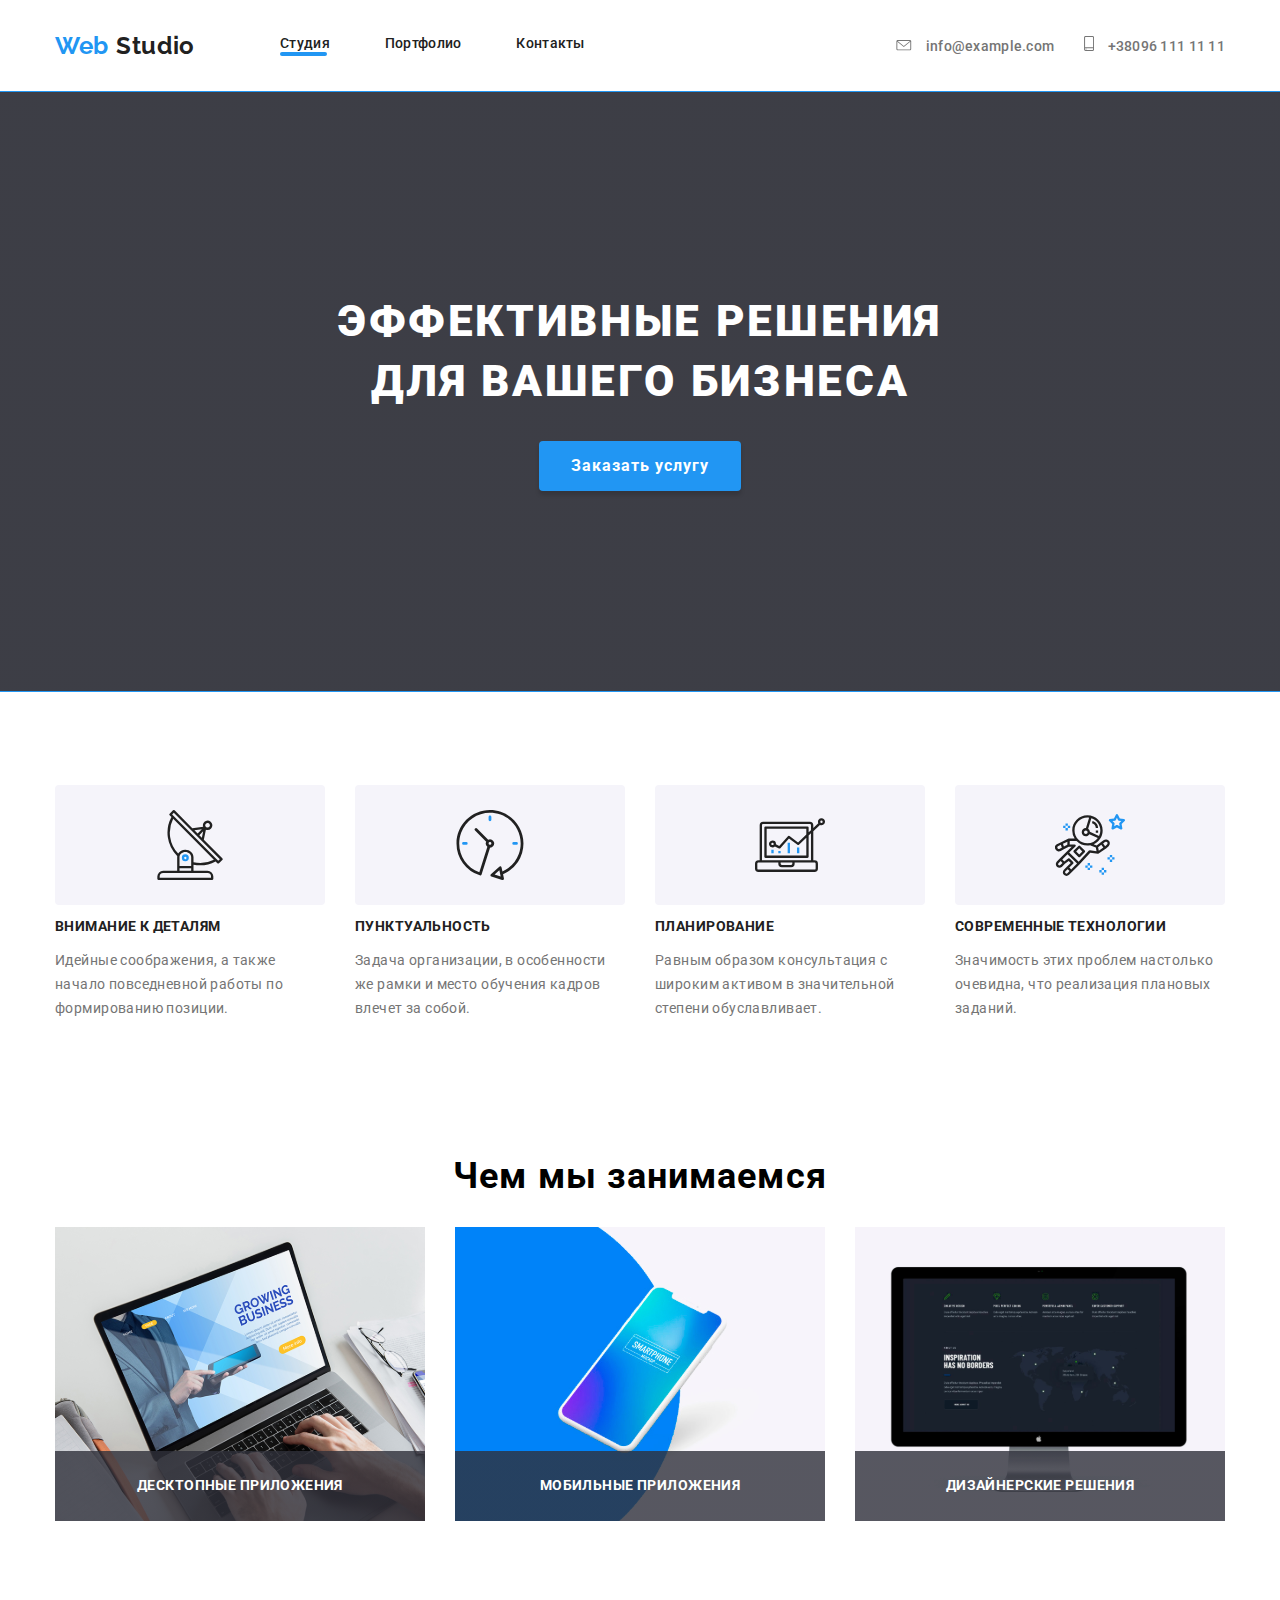
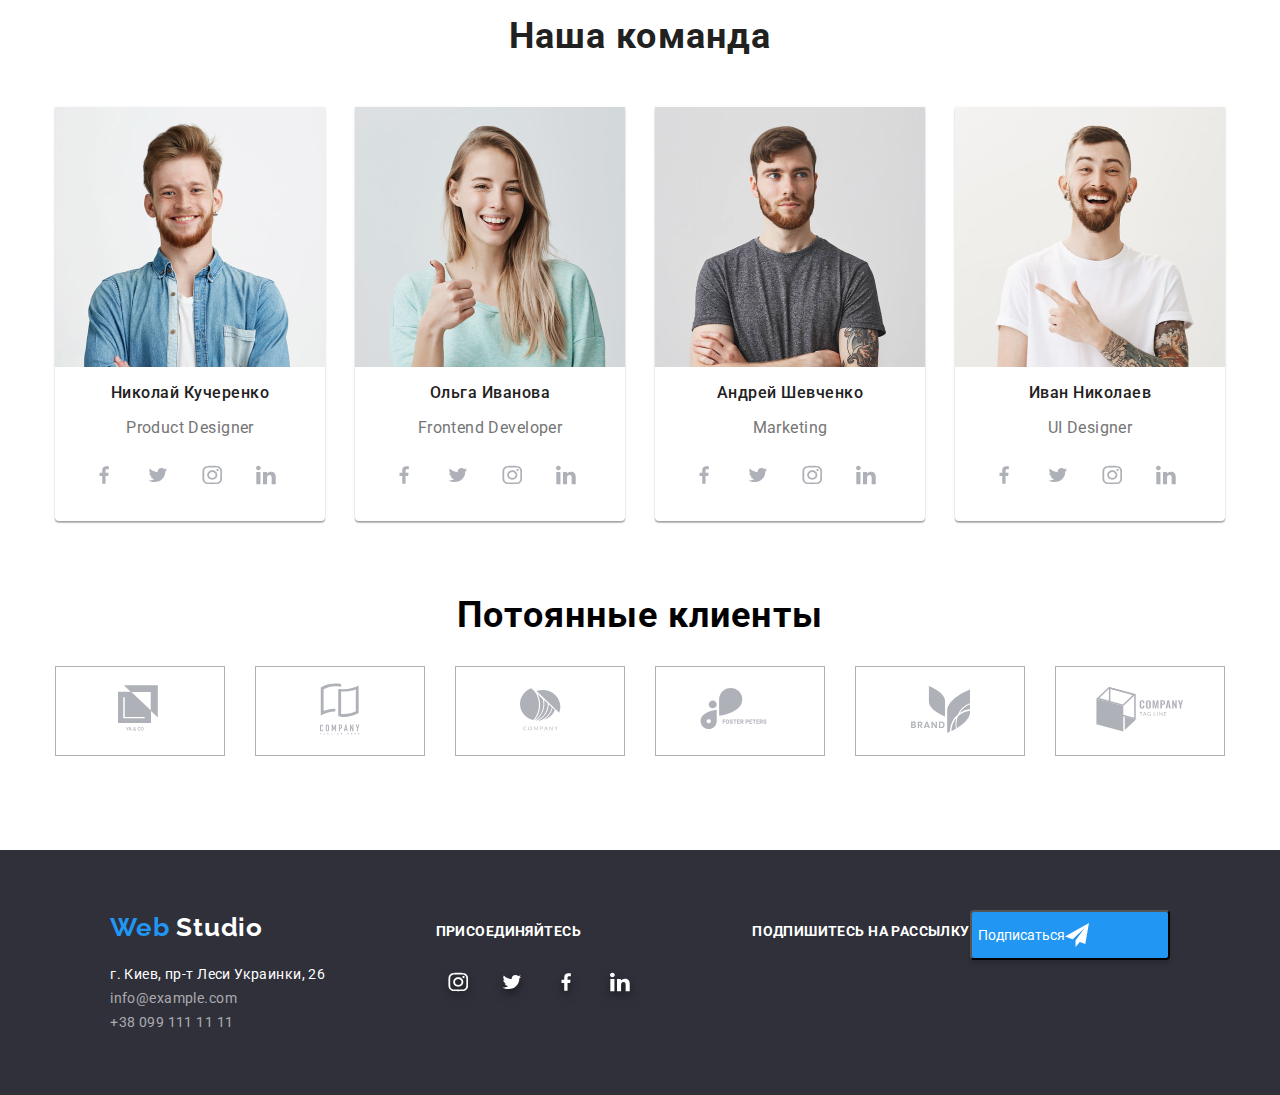
==== commit f058e14c: "part2" ====
--- a/index.html
+++ b/index.html
@@ -393,11 +393,13 @@
             </li>
           </ul>
         </div>
-        <div class="footer-subskribe">
+         <div class="footer-subskribe">
           <b class="footer-title">Подпишитесь на рассылку</b>
           <button class="footer-subskribe-button">Подписаться <svg class="footer-subskribe-button-svg" width="24"
               height="24" > <use href="./imeges/sprite.svg#icon-icon-send"></svg></button>
         </div>
+              </div>
+
       </div>
     </footer>
 
--- a/styles.css
+++ b/styles.css
@@ -149,6 +149,7 @@
 .address-nav-list-link {
   display: flex;
   align-items: center;
+  transition: background-color 250ms cubic-bezier(0.4, 0, 0.2, 1);
 }
 .address-nav-list-link:hover {
   color: var(--accent-color);
@@ -157,7 +158,6 @@
   color: var(--accent-color);
 }
 .address-nav-list-link {
-  display: flex;
   display: inline-block;
 }
 .address-nav-telefon-svg {
@@ -165,12 +165,14 @@
   display: inline-block;
   width: 10px;
   height: 15px;
+  transition: fill 250ms cubic-bezier(0.4, 0, 0.2, 1);
 }
 .address-nav-mailto-svg {
   fill: #757575;
   display: inline-block;
   width: 16px;
   height: 11px;
+  transition: fill 250ms cubic-bezier(0.4, 0, 0.2, 1);
 }
 .address-nav-list-link:hover .address-nav-mailto-svg {
   fill: var(--accent-color);
@@ -197,6 +199,7 @@
   line-height: 1.14;
   letter-spacing: 0.02em;
   color: var(--text-color);
+  transition: background-color 250ms cubic-bezier(0.4, 0, 0.2, 1);
 }
 .address-nav-list-link link.title {
   font-weight: 400;
@@ -462,7 +465,6 @@
   margin-right: 32px;
 }
 .team-list-social-item:hover {
-  color: var(--accent-color);
   fill: var(--accent-color);
 }
 
@@ -473,9 +475,13 @@
   width: 44px;
   height: 44px;
   border-radius: 50%;
+  transition: background-color 250ms cubic-bezier(0.4, 0, 0.2, 1);
 }
 .social-link-svg {
   fill: #afb1b8;
+}
+.social-link-svg {
+  transition: fill 250ms cubic-bezier(0.4, 0, 0.2, 1);
 }
 
 .social-link:hover,
@@ -539,6 +545,7 @@
 .client-item-svg {
   fill: #afb1b8;
   display: block;
+  transition: fill 250ms cubic-bezier(0.4, 0, 0.2, 1);
 }
 .client-item:hover {
   border: 1px solid var(--accent-color);
@@ -549,11 +556,10 @@
 .client-item-svg {
   align-items: center;
   display: inline-block;
-} /*dobavila novoe*/
-/*ubrat ili srabotalo?*/
+}
 .section-clients-list-link {
   display: flex;
-  justify-content: center; /*eto bili space oround centr*/
+  justify-content: center;
   align-items: center;
 }
 .section-clients-list-link {
@@ -563,7 +569,7 @@
   box-sizing: border-box;
   border-radius: 4px;
   border: 1px solid #afb1b8;
-  cursor: pointer; /*dobavila novoe*/
+  cursor: pointer;
 }
 .client-item:not(:last-child) {
   margin-right: 30px;
@@ -599,6 +605,7 @@
   box-shadow: 0px 2px 2px rgba(0, 0, 0, 0.12), 0px 1px 2px rgba(0, 0, 0, 0.08),
     0px 3px 1px rgba(0, 0, 0, 0.1);
   border-radius: 4px;
+  transition: background-color 250ms cubic-bezier(0.4, 0, 0.2, 1);
 }
 .filter-list-button {
   padding: 6px, 22px;
@@ -680,6 +687,7 @@
   width: 370px;
   margin-right: 30px;
   margin-bottom: 30px;
+  transition: box-shadow 250ms cubic-bezier(0.4, 0, 0.2, 1);
 }
 .filter-project-list-item:nth-child(3n) {
   margin-right: 0;
@@ -687,7 +695,7 @@
 .filter-project-list-item:not(:nth-last-child(-n + 3)) {
   margin-bottom: 30px;
 }
-/*FOOTER PORTFOLIO*/
+/*FOOTER*/
 .footer {
   background-color: #2f303a;
   color: var(--light-text-color);
@@ -769,8 +777,19 @@
 }
 .footer-subskribe {
   display: flex;
-  align-items: center;
-}
+  align-items: flex-end;
+}
+.footer-email-input {
+  width: 358px;
+  height: 50px;
+  border: 1px solid rgba(255, 255, 255, 0.3);
+}
+.footer-input-list {
+  display: flex;
+  justify-content: space-around;
+  align-items: baseline;
+}
+
 .footer-subskribe-button {
   display: flex;
   width: 200px;
@@ -786,6 +805,7 @@
 }
 .footer-social-svg {
   fill: var(--primary-white-color);
+  transition: fill 250ms cubic-bezier(0.4, 0, 0.2, 1);
 }
 .social-links {
   width: 44px;
@@ -795,6 +815,7 @@
   align-items: center;
   display: flex; /*? delat ili net*/
   justify-content: center;
+  transition: background-color 250ms cubic-bezier(0.4, 0, 0.2, 1);
 }
 .social-links:focus {
   background-color: var(--accent-color);
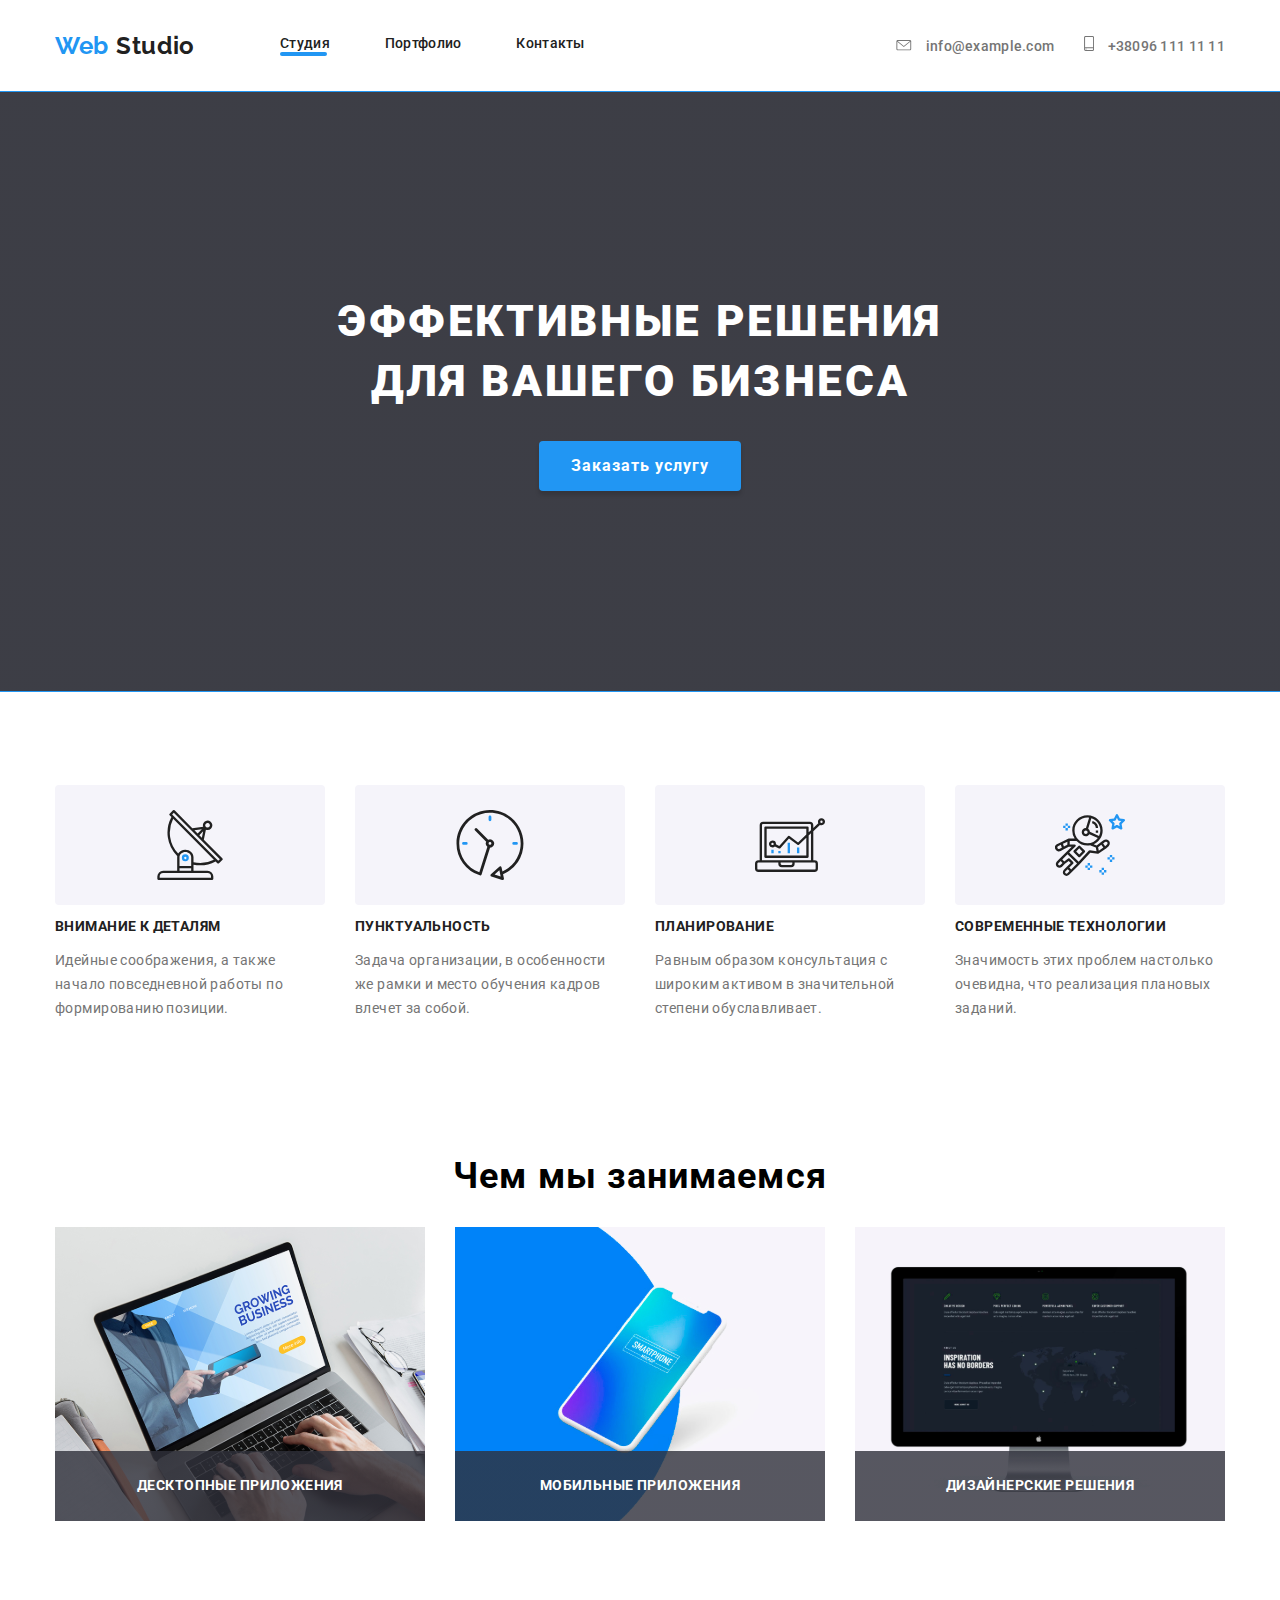
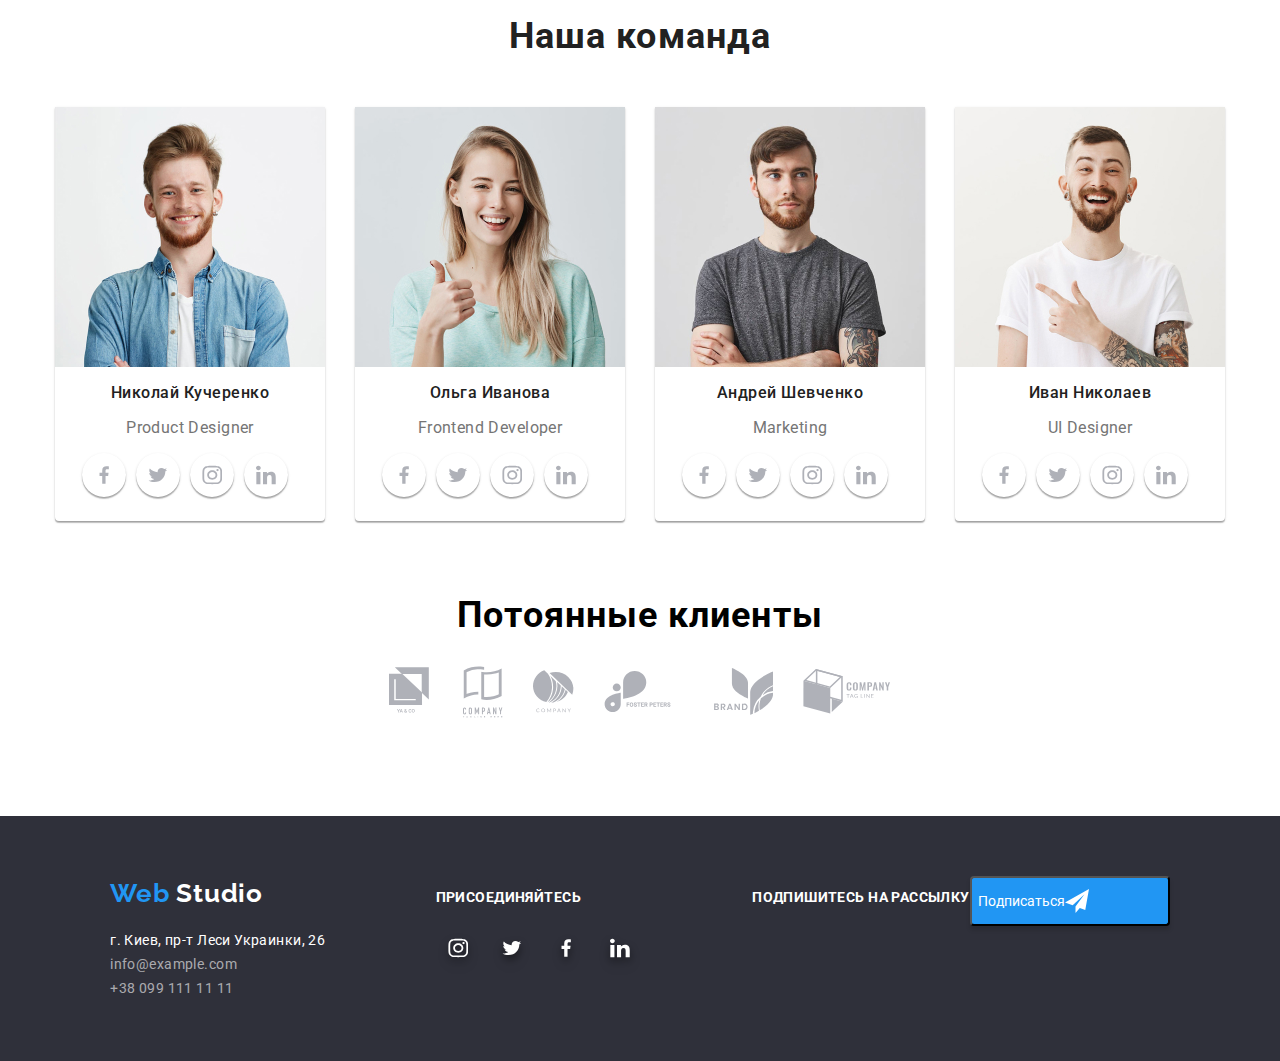
==== commit ed8b2390: "midle" ====
--- a/index.html
+++ b/index.html
@@ -30,7 +30,7 @@
     <div class="adress">
 <ul class="address-nav-list">
   <li class="address-nav-list-item list" >
-    <a class="address-nav-list-link link" href="mailto:info@example.com"> <svg class="address-nav-mailto-svg"width="16" height="11" >
+    <a class="address-nav-list-link link" href="mailto:info@example.com"> <svg class="address-nav-mailto-svg" width="16" height="11" >
       <use href="./imeges/sprite.svg#icon-envelope"  ></use>
     </svg>
     info@example.com </a>
@@ -46,6 +46,7 @@
 </div>
 
 </nav>
+        </div>
       </header>
 
    <main>
@@ -69,8 +70,8 @@
         <ul class="aboutus-list">
           <li class="aboutus-list-item list"> 
             <div class="aboutus-list-item-fon">
-            <svg class="aboutus-list-svg"width="70"
-              height="70"><use href="./imeges/sprite.svg#icon-antenna"alt="Фото"></use> </svg></div>
+            <svg class="aboutus-list-svg" width="70"
+              height="70"><use href="./imeges/sprite.svg#icon-antenna"></use> </svg></div>
             <h3 class="aboutus-title">Внимание к деталям</h3>
             <p class="aboutus-text">
               Идейные соображения, а также начало повседневной работы по
@@ -80,7 +81,7 @@
           <li class="aboutus-list-item list">
             <div class="aboutus-list-item-fon">
             <svg class="aboutus-list-svg" width="70"
-              height="70"> <use href="./imeges/sprite.svg#icon-clock" alt="Фото"></use></svg> </div>
+              height="70"> <use href="./imeges/sprite.svg#icon-clock" ></use></svg> </div>
             <h3 class="aboutus-title">Пунктуальность</h3>
             <p class="aboutus-text">
               Задача организации, в особенности же рамки и место обучения кадров
@@ -93,7 +94,7 @@
               height="70"> 
              <use href="./imeges/sprite.svg#icon-diagram"
               
-              alt="Фото"></use>
+              ></use>
             </svg></div>
             <h3 class="aboutus-title">Планирование</h3>
             <p class="aboutus-text">
@@ -103,11 +104,11 @@
           </li>
           <li class="aboutus-list-item list">
             <div class="aboutus-list-item-fon">
-            <svg class="aboutus-list-svg"width="70"
+            <svg class="aboutus-list-svg" width="70"
               height="70" >
               <use
               href="./imeges/sprite.svg#icon-astronaut"
-              alt="Фото"></use>
+              ></use>
            </svg></div>
             <h3 class="aboutus-title">Современные технологии</h3>
             <p class="aboutus-text">
@@ -126,7 +127,7 @@
           <li class="whatwedo-list-item list">
             <img class="img"
               src="./imeges/img(KOMP).svg"
-              alt="комп"
+             alt="КОМП"
               width="370"
               height="294"
             />
@@ -179,7 +180,7 @@
           
         
         <ul class="team-list-social">
-          <li class="team-list-social-item list"><a class="social-link link" href="" aria-label="Ссылка на Facebook"><svg class="social-link-svg"  width="20"
+          <li class="team-list-social-item list"><a class="social-link link" href="" aria-label="Ссылка на Facebook"><svg class="social-link-svg" width="20"
               height="20"> <use href="./imeges/sprite.svg#icon-facebook"></use>
             </svg></a></li>
           <li class="team-list-social-item list"><a class="social-link link" href="" aria-label="Ссылка на Twitter"><svg class="social-link-svg" width="20"
@@ -188,7 +189,7 @@
           <li class="team-list-social-item list"><a class="social-link link" href="" aria-label="Ссылка на Instagram"><svg class="social-link-svg" width="20"
               height="20" > <use href="./imeges/sprite.svg#icon-instagram"></use>
           </svg></a></li>
-          <li class="team-list-social-item list"><a class="social-link link" href="" aria-label="Ссылка на LinkedIn"><svg class="social-link-svg"width="20"
+          <li class="team-list-social-item list"><a class="social-link link" href="" aria-label="Ссылка на LinkedIn"><svg class="social-link-svg" width="20"
               height="20" > <use href="./imeges/sprite.svg#icon-linkedin"></use>
           </svg></a></li>
         </ul>
@@ -298,7 +299,7 @@
           </li>
           <li class="client-item list" >
             <a class="section-client-list-link link" href=""
-              ><svg class="client-item-svg"width="40"
+              ><svg class="client-item-svg" width="40"
               height="52" ><use 
                 href="./imeges/sprite.svg#icon-logo2"
                 
@@ -308,7 +309,7 @@
           </li>
           <li class="client-item list">
             <a class="section-client-list-link link" href=""
-              ><svg class="client-item-svg"width="41"
+              ><svg class="client-item-svg" width="41"
               height="43"><use 
                 href="./imeges/sprite.svg#icon-logo3"
                 
@@ -317,7 +318,7 @@
           </li>
           <li class="client-item list">
             <a class="section-client-list-link link" href=""
-              ><svg class="client-item-svg"width="80"
+              ><svg class="client-item-svg" width="80"
                 height="42"><use 
                 href="./imeges/sprite.svg#icon-logo4"
                 
@@ -335,7 +336,7 @@
           </li>
           <li class="client-item list" >
             <a  class="section-client-list-link link"href=""
-              ><svg class="client-item-svg"width="88"
+              ><svg class="client-item-svg" width="88"
                 height="45" ><use 
                 href="./imeges/sprite.svg#icon-logo6"
                 
@@ -373,22 +374,22 @@
           <ul class="footer-social-links">
             <li class="social-link-item list">
               <a class="social-links link" href="" aria-label="иконка инстаграмм"><svg class="footer-social-svg" width="20"
-              height="20" > <use href="./imeges/sprite.svg#icon-instagram" alt="insagramm"></use></svg>
+              height="20" > <use href="./imeges/sprite.svg#icon-instagram" ></use></svg>
                    </a>
             </li>
             <li class="social-link-item list">
               <a class="social-links link" href="" aria-label="иконка твитер"><svg class="footer-social-svg" width="20"
-              height="20" > <use href="./imeges/sprite.svg#icon-twitter" alt="twitter"> </use> </svg>
+              height="20" > <use href="./imeges/sprite.svg#icon-twitter" > </use> </svg>
                    </a>
             </li>
             <li class="social-link-item list">
               <a class="social-links link" href="" aria-label="иконка фейсбук"><svg class="footer-social-svg" width="20"
-              height="20" > <use href="./imeges/sprite.svg#icon-facebook" alt="facebook"></use></svg>
+              height="20" > <use href="./imeges/sprite.svg#icon-facebook" ></use></svg>
                    </a>
             </li>
             <li class="social-link-item list">
               <a class="social-links link" href="" aria-label="иконка линкедин"><svg class="footer-social-svg" width="20"
-              height="20" > <use href="./imeges/sprite.svg#icon-linkedin" alt="linkedin"></use></svg>
+              height="20" > <use href="./imeges/sprite.svg#icon-linkedin" ></use></svg>
                    </a>
             </li>
           </ul>
--- a/styles.css
+++ b/styles.css
@@ -83,6 +83,7 @@
 .navigation {
   display: flex;
   align-items: center;
+  justify-content: baseline;
 }
 
 .logo {
@@ -436,6 +437,10 @@
     0px 1px 3px rgba(0, 0, 0, 0.12);
   border-radius: 0px 0px 4px 4px;
 }
+.social-link {
+  box-shadow: 0px 2px 1px rgba(0, 0, 0, 0.2), 0px 1px 1px rgba(0, 0, 0, 0.14),
+    0px 1px 3px rgba(0, 0, 0, 0.12);
+}
 .team-list-desc {
   font-style: 400;
   font-weight: 400;
@@ -510,6 +515,11 @@
   justify-content: center;
   align-items: center;
 }
+.client-item {
+  display: flex;
+  justify-content: center;
+  align-items: center;
+}
 .client-h2 {
   margin-bottom: 50px;
 }
@@ -519,6 +529,7 @@
 .section-client {
   padding-top: 0;
 }
+
 .section-client-list-link:hover,
 .section-client-list-link:focus {
   color: var(--accent-color);
@@ -527,21 +538,18 @@
 .section-client-list-link:hover .client-item-svg {
   fill: #ffffff;
 }
-.client-item {
-  display: flex;
-  justify-content: center;
-  align-items: center;
-}
+
 .client-item:hover,
 .client-item:focus {
   color: var(--accent-color);
   fill: var(--accent-color);
 }
+/* ubrala po sovetu mentora
 .client-item {
   border: 1px solid #afb1b8;
   width: 170px;
   height: 90px;
-}
+}*/
 .client-item-svg {
   fill: #afb1b8;
   display: block;
@@ -602,8 +610,7 @@
   line-height: 1.62;
   text-align: center;
   color: var(--primary-text-color);
-  box-shadow: 0px 2px 2px rgba(0, 0, 0, 0.12), 0px 1px 2px rgba(0, 0, 0, 0.08),
-    0px 3px 1px rgba(0, 0, 0, 0.1);
+
   border-radius: 4px;
   transition: background-color 250ms cubic-bezier(0.4, 0, 0.2, 1);
 }
@@ -633,7 +640,12 @@
   border-radius: 4px;
   color: var(--primary-white-color);
 }
-
+.filter-project-desc {
+  padding-left: 24px;
+  padding-right: 24px;
+  padding-top: 20px;
+  padding-bottom: 20px;
+}
 .filter-project-list {
   list-style: none;
   display: flex;
@@ -657,7 +669,7 @@
   font-size: 18px;
   line-height: 2;
   letter-spacing: 0.06em;
-
+  margin: 0;
   color: var(--primary-text-color);
 }
 .filter-project-list-text {
@@ -668,6 +680,7 @@
   font-size: 16px;
   line-height: 1, 9;
   color: var(--text-color);
+  margin: 0;
 }
 .filter-project-list-tehnokryak {
   background-color: var(--accent-color);
@@ -678,7 +691,14 @@
   line-height: 1, 6;
   color: var(--primary-white-color);
 }
-
+.imeg-overlay {
+  position: relative;
+}
+.filter-project-list-tehnokryak {
+  position: absolute;
+  left: 0;
+  bottom: 0;
+}
 .filter-project-list {
   display: flex;
   flex-wrap: wrap;
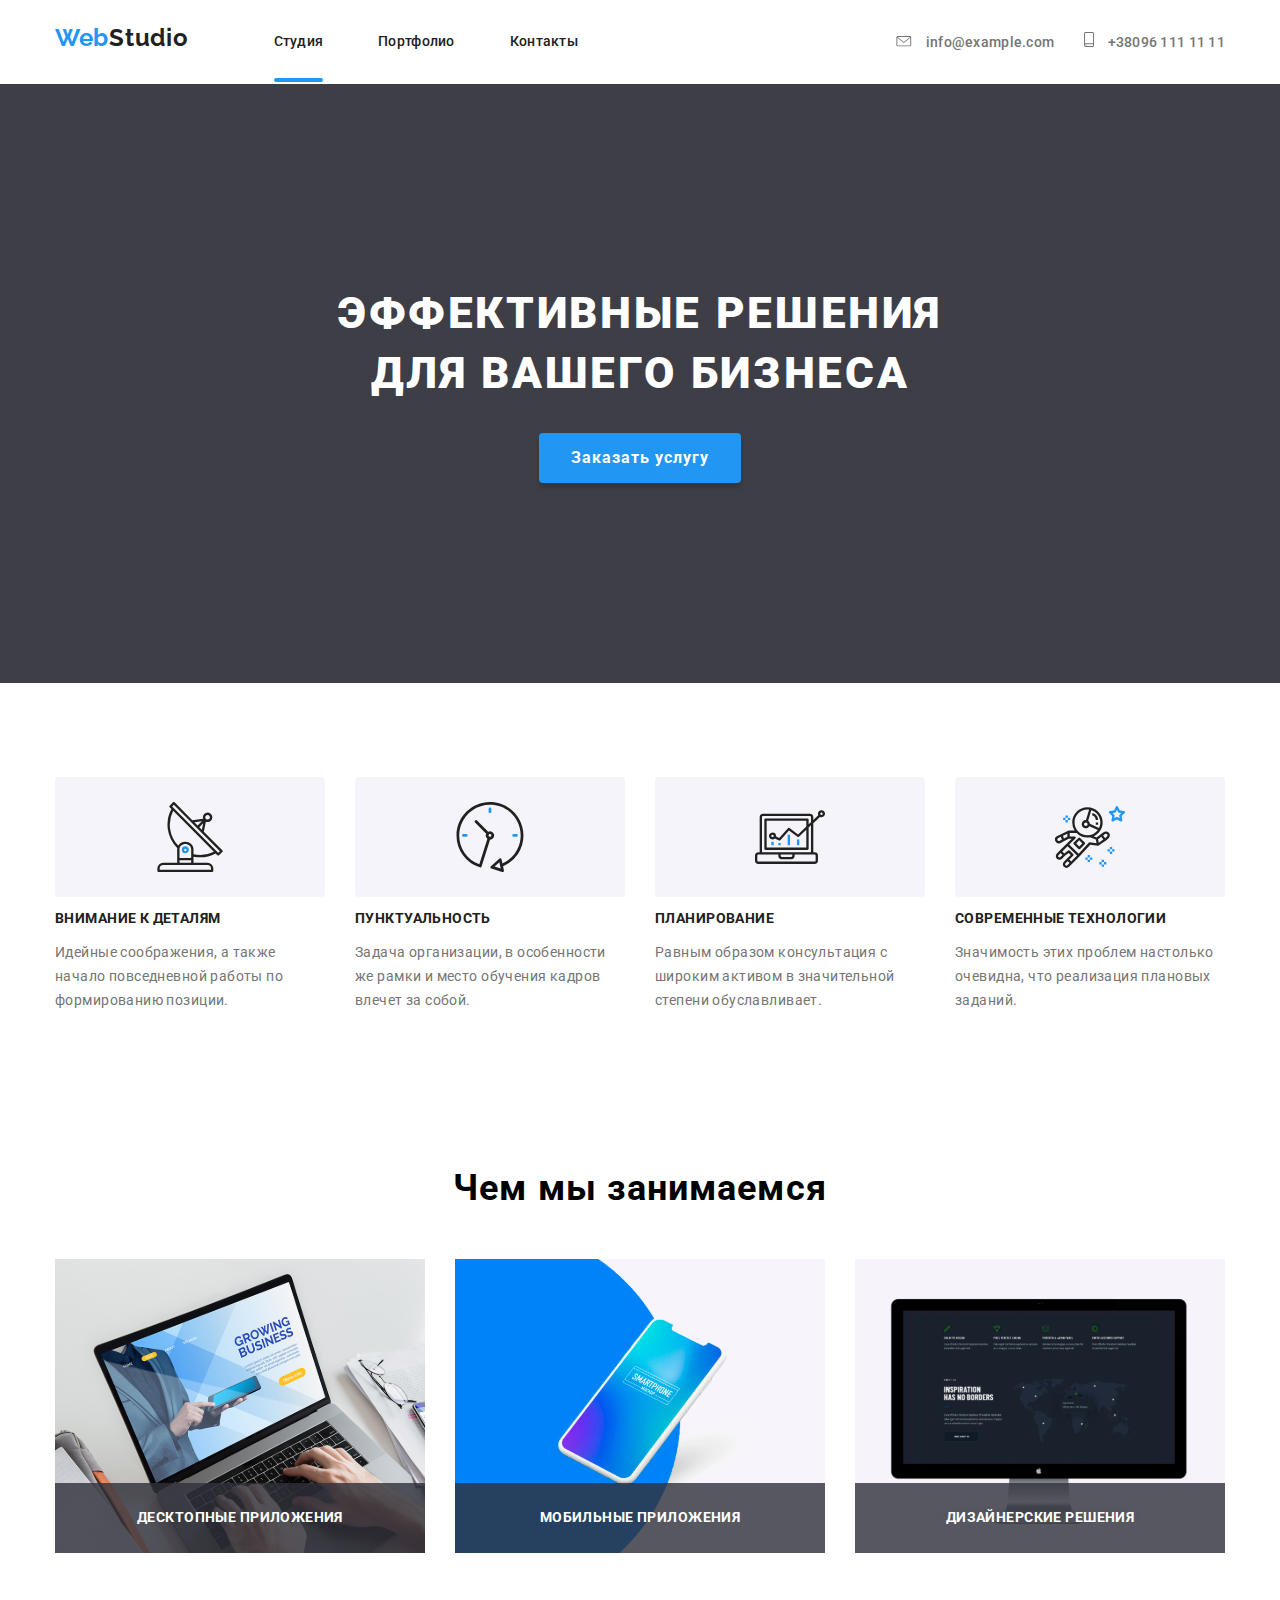
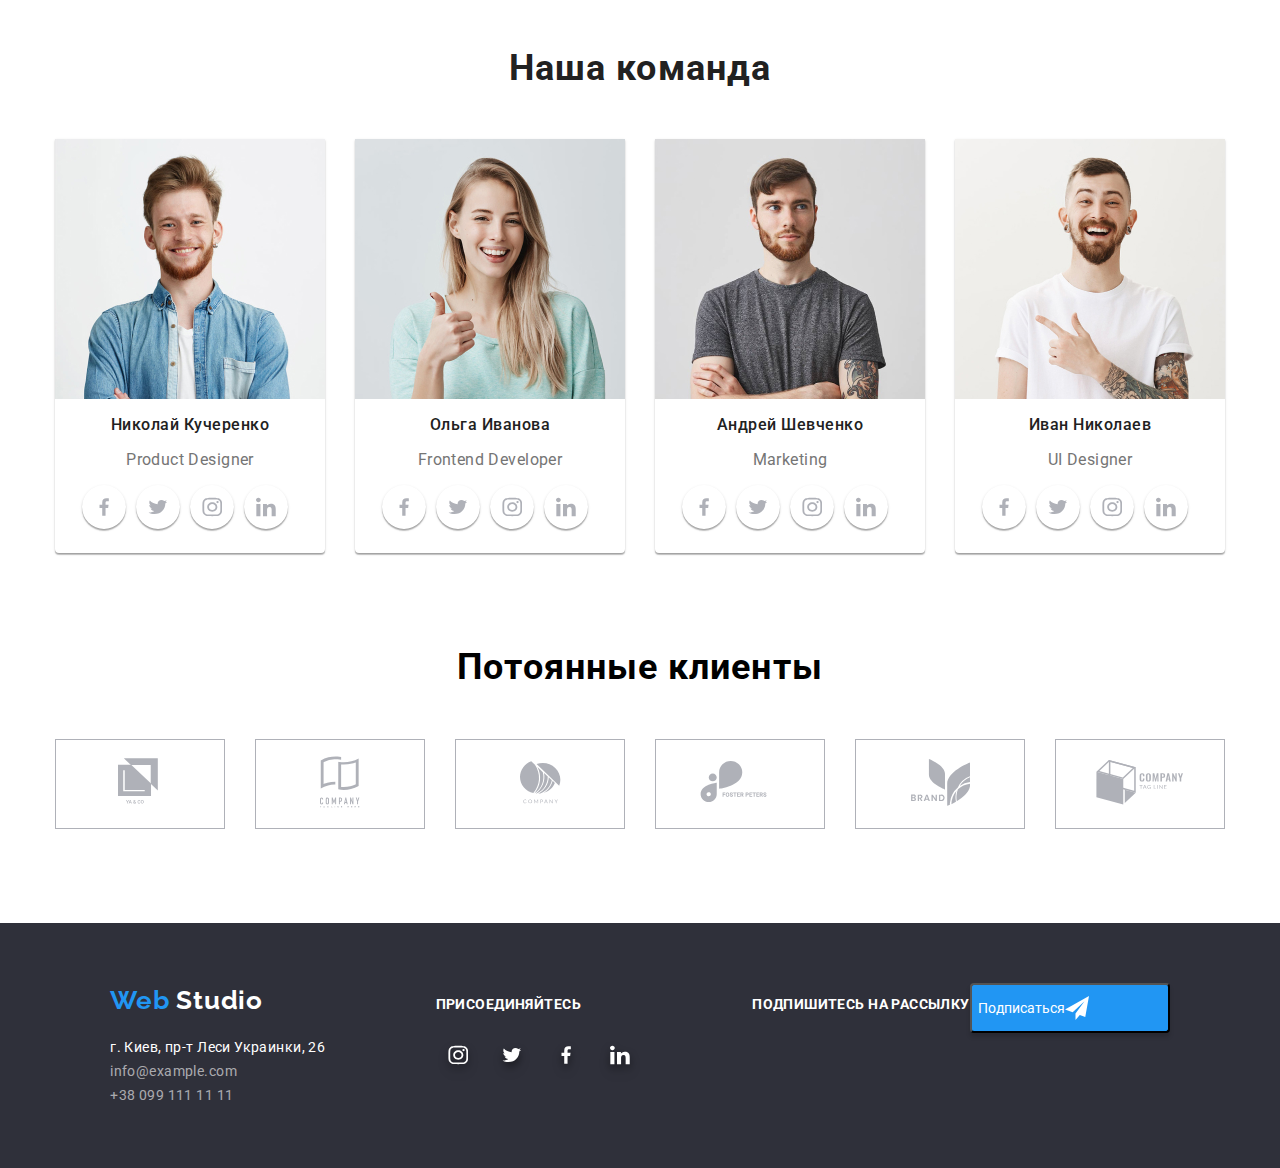
==== commit b978f0e9: "finish-end" ====
--- a/index.html
+++ b/index.html
@@ -12,155 +12,168 @@
     <link rel=" stylesheet " href="styles.css" />
   </head>
   <body class="body">
-    
-      <header class="header"> 
-        <div class="container">
-          <nav class="navigation">
-<a class="logo link" href="./index.html">
-  <span class="logo-accent">Web</span> Studio
-</a>
-<ul class="site-nav-list">
-  <li class="site-nav-list-item studio list"><a class="site-nav-list-link current link" href="./index.html">Студия</a></li>
-  <li class="site-nav-list-item list">
-    <a class="site-nav-list-link  link" href="./portfolio.html">Портфолио</a>
-  </li>
-  <li class="site-nav-list-item list" ><a class="site-nav-list-link link" href="">Контакты</a></li>
-</ul>
-
-    <div class="adress">
-<ul class="address-nav-list">
-  <li class="address-nav-list-item list" >
-    <a class="address-nav-list-link link" href="mailto:info@example.com"> <svg class="address-nav-mailto-svg" width="16" height="11" >
-      <use href="./imeges/sprite.svg#icon-envelope"  ></use>
-    </svg>
-    info@example.com </a>
-  </li>
-  <li class="address-nav-list-item list">
-    <a class="address-nav-list-link link" href="tel:+380991111111"> <svg class="address-nav-telefon-svg" width="10" height="15" >
-      <use href="./imeges/sprite.svg#icon-smartphone"></use>
-    </svg>
-      +38096 111 11 11
-    </a>
-  </li>
-</ul>
-</div>
-
-</nav>
-        </div>
-      </header>
-
-   <main>
-      
+    <header class="header">
+      <div class="container">
+        <nav class="navigation">
+          <a class="logo link" href="./index.html">
+            <span class="logo-accent">Web</span>Studio</a
+          >
+          <ul class="site-nav-list">
+            <li class="site-nav-list-item studio list">
+              <a class="site-nav-list-link current link" href="./index.html"
+                >Студия</a
+              >
+            </li>
+            <li class="site-nav-list-item list">
+              <a class="site-nav-list-link link" href="./portfolio.html"
+                >Портфолио</a
+              >
+            </li>
+            <li class="site-nav-list-item list">
+              <a class="site-nav-list-link link" href="">Контакты</a>
+            </li>
+          </ul>
+
+          <div class="adress">
+            <ul class="address-nav-list">
+              <li class="address-nav-list-item list">
+                <a
+                  class="address-nav-list-link link"
+                  href="mailto:info@example.com"
+                >
+                  <svg class="address-nav-mailto-svg" width="16" height="11">
+                    <use href="./imeges/sprite.svg#icon-envelope"></use>
+                  </svg>
+                  info@example.com
+                </a>
+              </li>
+              <li class="address-nav-list-item list">
+                <a class="address-nav-list-link link" href="tel:+380991111111">
+                  <svg class="address-nav-telefon-svg" width="10" height="15">
+                    <use href="./imeges/sprite.svg#icon-smartphone"></use>
+                  </svg>
+                  +38096 111 11 11
+                </a>
+              </li>
+            </ul>
+          </div>
+        </nav>
+      </div>
+    </header>
+    <main>
       <!--ГЕРОЙ-->
-      
+
       <section class="hero">
         <div class="container">
-        
           <h1 class="hero-title">
-          Эффективные решения <br />
-          для вашего бизнеса
-        </h1>
-        <button class="hero-button">Заказать услугу</button>
+            Эффективные решения <br />
+            для вашего бизнеса
+          </h1>
+          <button class="hero-button">Заказать услугу</button>
         </div>
       </section>
 
       <!--О НАС-->
       <section class="aboutus section">
         <div class="container">
-        <ul class="aboutus-list">
-          <li class="aboutus-list-item list"> 
-            <div class="aboutus-list-item-fon">
-            <svg class="aboutus-list-svg" width="70"
-              height="70"><use href="./imeges/sprite.svg#icon-antenna"></use> </svg></div>
-            <h3 class="aboutus-title">Внимание к деталям</h3>
-            <p class="aboutus-text">
-              Идейные соображения, а также начало повседневной работы по
-              формированию позиции.
-            </p>
-          </li>
-          <li class="aboutus-list-item list">
-            <div class="aboutus-list-item-fon">
-            <svg class="aboutus-list-svg" width="70"
-              height="70"> <use href="./imeges/sprite.svg#icon-clock" ></use></svg> </div>
-            <h3 class="aboutus-title">Пунктуальность</h3>
-            <p class="aboutus-text">
-              Задача организации, в особенности же рамки и место обучения кадров
-              влечет за собой.
-            </p>
-          </li>
-          <li class="aboutus-list-item list">
-            <div class="aboutus-list-item-fon">
-            <svg class="aboutus-list-svg" width="70"
-              height="70"> 
-             <use href="./imeges/sprite.svg#icon-diagram"
-              
-              ></use>
-            </svg></div>
-            <h3 class="aboutus-title">Планирование</h3>
-            <p class="aboutus-text">
-              Равным образом консультация с широким активом в значительной
-              степени обуславливает.
-            </p>
-          </li>
-          <li class="aboutus-list-item list">
-            <div class="aboutus-list-item-fon">
-            <svg class="aboutus-list-svg" width="70"
-              height="70" >
-              <use
-              href="./imeges/sprite.svg#icon-astronaut"
-              ></use>
-           </svg></div>
-            <h3 class="aboutus-title">Современные технологии</h3>
-            <p class="aboutus-text">
-              Значимость этих проблем настолько очевидна, что реализация
-              плановых заданий.
-            </p>
-          </li>
-        </ul>
-      </div>
+          <ul class="aboutus-list">
+            <li class="aboutus-list-item list">
+              <div class="aboutus-list-item-fon">
+                <svg class="aboutus-list-svg" width="70" height="70">
+                  <use href="./imeges/sprite.svg#icon-antenna"></use>
+                </svg>
+              </div>
+              <h3 class="aboutus-title">Внимание к деталям</h3>
+              <p class="aboutus-text">
+                Идейные соображения, а также начало повседневной работы по
+                формированию позиции.
+              </p>
+            </li>
+            <li class="aboutus-list-item list">
+              <div class="aboutus-list-item-fon">
+                <svg class="aboutus-list-svg" width="70" height="70">
+                  <use href="./imeges/sprite.svg#icon-clock"></use>
+                </svg>
+              </div>
+              <h3 class="aboutus-title">Пунктуальность</h3>
+              <p class="aboutus-text">
+                Задача организации, в особенности же рамки и место обучения
+                кадров влечет за собой.
+              </p>
+            </li>
+            <li class="aboutus-list-item list">
+              <div class="aboutus-list-item-fon">
+                <svg class="aboutus-list-svg" width="70" height="70">
+                  <use href="./imeges/sprite.svg#icon-diagram"></use>
+                </svg>
+              </div>
+              <h3 class="aboutus-title">Планирование</h3>
+              <p class="aboutus-text">
+                Равным образом консультация с широким активом в значительной
+                степени обуславливает.
+              </p>
+            </li>
+            <li class="aboutus-list-item list">
+              <div class="aboutus-list-item-fon">
+                <svg class="aboutus-list-svg" width="70" height="70">
+                  <use href="./imeges/sprite.svg#icon-astronaut"></use>
+                </svg>
+              </div>
+              <h3 class="aboutus-title">Современные технологии</h3>
+              <p class="aboutus-text">
+                Значимость этих проблем настолько очевидна, что реализация
+                плановых заданий.
+              </p>
+            </li>
+          </ul>
+        </div>
       </section>
       <!--Что мь делаем-->
       <section class="Whatwedo-section section">
-<div class="container">
-        <h2 class="title" >Чем мы занимаемся</h2>
-        <ul class="whatwedo-list">
-          <li class="whatwedo-list-item list">
-            <img class="img"
-              src="./imeges/img(KOMP).svg"
-             alt="КОМП"
-              width="370"
-              height="294"
-            />
-            <h3 class="whatwedo-list-link">
-              <p  class="whatwedo-list-title" >Десктопные приложения </p>
-            </h3>
-          </li>
-          <li  class="whatwedo-list-item list">
-            <img class="img"
-              src="./imeges/box.svg"
-              alt="телефон"
-              width="370"
-              height="294"
-            />
-            <h3 class="whatwedo-list-link">
-              <p   class="whatwedo-list-title"  >Мобильные приложения</p>
-            </h3>
-          </li>
-          <li  class="whatwedo-list-item list">
-            <img class="img"
-              src="./imeges/img(Monitor).svg"
-              alt="монитор"
-              width="370"
-              height="294"
-            />
-            <h3 class="whatwedo-list-link">
-              <p  class="whatwedo-list-title">Дизайнерские решения</p>
-            </h3>
-          </li>
-        </ul>
-        
-      </div>
+        <div class="container">
+          <h2 class="title">Чем мы занимаемся</h2>
+          <ul class="whatwedo-list">
+            <li class="whatwedo-list-item list">
+              <img
+                class="img"
+                src="./imeges/img(KOMP).svg"
+                alt="КОМП"
+                width="370"
+                height="294"
+              />
+              <h3 class="whatwedo-list-link">
+                <p class="whatwedo-list-title">Десктопные приложения</p>
+              </h3>
+            </li>
+            <li class="whatwedo-list-item list">
+              <img
+                class="img"
+                src="./imeges/box.svg"
+                alt="телефон"
+                width="370"
+                height="294"
+              />
+              <h3 class="whatwedo-list-link">
+                <p class="whatwedo-list-title">Мобильные приложения</p>
+              </h3>
+            </li>
+            <li class="whatwedo-list-item list">
+              <img
+                class="img"
+                src="./imeges/img(Monitor).svg"
+                alt="монитор"
+                width="370"
+                height="294"
+              />
+              <h3 class="whatwedo-list-link">
+                <p class="whatwedo-list-title">Дизайнерские решения</p>
+              </h3>
+            </li>
+          </ul>
+        </div>
       </section>
+      <!--Наша команда-->
+
       <!--Наша команда-->
 
       <section class="team section">
@@ -208,7 +221,7 @@
           
           
             <ul class="team-list-social">
-          <li class="team-list-social-item list"><a class="social-link link" href="" aria-label="Ссылка на Facebook"><svg class="social-link-svg"width="20"
+          <li class="team-list-social-item list"><a class="social-link link" href="" aria-label="Ссылка на Facebook"><svg class="social-link-svg" width="20"
               height="20" > <use href="./imeges/sprite.svg#icon-facebook"></use>
             </svg></a></li>
           <li class="team-list-social-item list"><a class="social-link link" href="" aria-label="Ссылка на Twitter"><svg class="social-link-svg" width="20"
@@ -294,16 +307,14 @@
               height="49"><use 
                 href="./imeges/sprite.svg#icon-logo1"
                
-                alt="логотип компании1"></use>
+               ></use>
              </svg></a>
           </li>
           <li class="client-item list" >
             <a class="section-client-list-link link" href=""
               ><svg class="client-item-svg" width="40"
               height="52" ><use 
-                href="./imeges/sprite.svg#icon-logo2"
-                
-                alt="логотип компании2"></use>
+                href="./imeges/sprite.svg#icon-logo2"></use>
              </svg>
             </a>
           </li>
@@ -313,7 +324,7 @@
               height="43"><use 
                 href="./imeges/sprite.svg#icon-logo3"
                 
-                alt="логотип компании3"></use>
+               ></use>
              </svg></a>
           </li>
           <li class="client-item list">
@@ -322,7 +333,7 @@
                 height="42"><use 
                 href="./imeges/sprite.svg#icon-logo4"
                 
-                alt="логотип компании4"></use>
+                ></use>
              </svg></a>
           </li>
           <li class="client-item list">
@@ -331,7 +342,7 @@
                 height="47"><use 
                 href="./imeges/sprite.svg#icon-logo5"
                 
-                alt="логотип компании5"></use>
+               ></use>
              </svg></a>
           </li>
           <li class="client-item list" >
@@ -340,7 +351,7 @@
                 height="45" ><use 
                 href="./imeges/sprite.svg#icon-logo6"
                 
-                alt="логотип компании6"></use>
+                ></use>
              </svg></a>
           </li>
         </ul>
@@ -389,15 +400,15 @@
             </li>
             <li class="social-link-item list">
               <a class="social-links link" href="" aria-label="иконка линкедин"><svg class="footer-social-svg" width="20"
-              height="20" > <use href="./imeges/sprite.svg#icon-linkedin" ></use></svg>
+              height="20" ><use href="./imeges/sprite.svg#icon-linkedin" ></use></svg>
                    </a>
             </li>
           </ul>
         </div>
          <div class="footer-subskribe">
           <b class="footer-title">Подпишитесь на рассылку</b>
-          <button class="footer-subskribe-button">Подписаться <svg class="footer-subskribe-button-svg" width="24"
-              height="24" > <use href="./imeges/sprite.svg#icon-icon-send"></svg></button>
+          <button class="footer-subskribe-button">Подписаться<svg class="footer-subskribe-button-svg" width="24"
+              height="24" ><use href="./imeges/sprite.svg#icon-icon-send"></svg></button>
         </div>
               </div>
 
@@ -405,4 +416,4 @@
     </footer>
 
   </body>
-</html>
+</html>--- a/styles.css
+++ b/styles.css
@@ -62,7 +62,16 @@
 .header.container {
   display: flex;
 }
+
 .navigation {
+  /* padding-top: 32px;/*
+  /* padding-bottom: 32px;*/
+}
+/*
+.navigation {
+  margin-top: 32px;*/
+
+.site-nav-list-link {
   padding-top: 32px;
   padding-bottom: 32px;
 }
@@ -96,7 +105,10 @@
   margin-right: 85px;
   color: var(--primary-text-color);
 }
-
+.logo {
+  padding-bottom: 32px;
+  padding-top: 24px; /*dobavila novoe*/
+}
 .logo-accent {
   color: var(--accent-color);
 }
@@ -125,7 +137,11 @@
   list-style: none;
   color: var(--primary-text-color);
 }
-
+.site-nav-list-item {
+  position: relative;
+  /*padding-bottom: 32px;*/
+  transition: color 250ms cubic-bezier(0.4, 0, 0.2, 1);
+}
 .site-nav-list-item:not(:last-child) {
   margin-right: 55px;
 }
@@ -149,6 +165,7 @@
 }
 .address-nav-list-link {
   display: flex;
+  display: inline-block;
   align-items: center;
   transition: background-color 250ms cubic-bezier(0.4, 0, 0.2, 1);
 }
@@ -158,9 +175,7 @@
 .address-nav-list-link:focus {
   color: var(--accent-color);
 }
-.address-nav-list-link {
-  display: inline-block;
-}
+
 .address-nav-telefon-svg {
   fill: #757575;
   display: inline-block;
@@ -200,6 +215,8 @@
   line-height: 1.14;
   letter-spacing: 0.02em;
   color: var(--text-color);
+  /*padding-bottom: 32px; /*dobavila */
+  /* padding-top: 28px; /*dobavila */
   transition: background-color 250ms cubic-bezier(0.4, 0, 0.2, 1);
 }
 .address-nav-list-link link.title {
@@ -211,18 +228,24 @@
   color: var(--primary-text-color);
 }
 .site-nav-list-item.studio::after {
+  position: absolute;
+  left: 0;
+  bottom: 0;
   display: block;
-  width: 47px;
+  content: '';
+  width: 100%;
   height: 4px;
-  content: '';
   background: var(--accent-color);
   border-radius: 2px;
 }
 .site-nav-list-item.portfolio::after {
+  position: absolute;
+  left: 0;
+  bottom: 0;
   display: block;
-  width: 77px;
+  content: '';
+  width: 100%;
   height: 4px;
-  content: '';
   background: var(--accent-color);
   border-radius: 2px;
 }
@@ -231,13 +254,9 @@
   padding-top: 200px;
   padding-bottom: 200px;
   background-color: var(--text-color);
-
   text-align: center;
   margin-left: auto;
   margin-right: auto;
-  outline: 1px solid var(--accent-color);
-}
-.hero {
   background-image: linear-gradient(
       to bottom,
       rgba(47, 48, 58, 0.8),
@@ -249,6 +268,7 @@
   background-size: cover;
   background-position: center;
 }
+
 .hero-title {
   font-family: var(--main-font);
   font-style: 400;
@@ -256,7 +276,6 @@
   font-size: 44px;
   line-height: 1.36;
   margin-bottom: 30px;
-
   letter-spacing: 0.06em;
   text-transform: uppercase;
   color: var(--primary-white-color);
@@ -270,7 +289,6 @@
   font-weight: 700;
   font-size: 16px;
   line-height: 1.86;
-
   letter-spacing: 0.06em;
   color: var(--primary-white-color);
   border: 0;
@@ -281,10 +299,9 @@
   font-style: 400;
   font-weight: 700;
   font-size: 36px;
-  line-height: 1.16px;
+  line-height: 1.16;
   text-align: center;
   letter-spacing: 0.03em;
-
   color: var(--title-text-color);
 }
 
@@ -480,12 +497,11 @@
   width: 44px;
   height: 44px;
   border-radius: 50%;
+  fill: var(--primary-white-color);
   transition: background-color 250ms cubic-bezier(0.4, 0, 0.2, 1);
 }
 .social-link-svg {
   fill: #afb1b8;
-}
-.social-link-svg {
   transition: fill 250ms cubic-bezier(0.4, 0, 0.2, 1);
 }
 
@@ -495,9 +511,7 @@
 .social-link:focus .social-link-svg {
   fill: var(--primary-white-color);
 }
-.social-link {
-  fill: var(--primary-white-color);
-}
+
 .social-link:hover {
   background-color: var(--accent-color);
 }
@@ -514,18 +528,22 @@
   margin-bottom: 94px;
   justify-content: center;
   align-items: center;
-}
+  list-style: none;
+}
+
 .client-item {
   display: flex;
   justify-content: center;
   align-items: center;
+  border: 1px solid #afb1b8;
+  width: 170px;
+  height: 90px;
+  transition: border 250ms cubic-bezier(0.4, 0, 0.2, 1);
 }
 .client-h2 {
   margin-bottom: 50px;
 }
-.section-client-list {
-  list-style: none;
-}
+
 .section-client {
   padding-top: 0;
 }
@@ -544,32 +562,23 @@
   color: var(--accent-color);
   fill: var(--accent-color);
 }
-/* ubrala po sovetu mentora
-.client-item {
-  border: 1px solid #afb1b8;
-  width: 170px;
-  height: 90px;
-}*/
+
 .client-item-svg {
   fill: #afb1b8;
-  display: block;
+  align-items: center;
+  display: inline-block;
   transition: fill 250ms cubic-bezier(0.4, 0, 0.2, 1);
 }
 .client-item:hover {
   border: 1px solid var(--accent-color);
 }
+.client-item:focus {
+  border: 1px solid var(--accent-color);
+}
 .client-item:hover .client-item-svg {
   fill: var(--accent-color);
 }
-.client-item-svg {
-  align-items: center;
-  display: inline-block;
-}
-.section-clients-list-link {
-  display: flex;
-  justify-content: center;
-  align-items: center;
-}
+
 .section-clients-list-link {
   width: 170px;
   height: 90px;
@@ -578,6 +587,9 @@
   border-radius: 4px;
   border: 1px solid #afb1b8;
   cursor: pointer;
+  display: flex;
+  justify-content: center;
+  align-items: center;
 }
 .client-item:not(:last-child) {
   margin-right: 30px;
@@ -591,9 +603,7 @@
   font-style: 400;
   font-weight: 400;
 }
-.filter-list {
-  list-style: none;
-}
+
 .filter-list {
   display: flex;
   justify-content: center;
@@ -601,6 +611,7 @@
   margin-top: 93px;
   flex-grow: 1;
   margin-left: 0;
+  list-style: none;
 }
 
 .filter-list-button {
@@ -610,14 +621,11 @@
   line-height: 1.62;
   text-align: center;
   color: var(--primary-text-color);
-
+  padding: 6px, 22px;
+  border: none;
+  justify-content: center;
   border-radius: 4px;
   transition: background-color 250ms cubic-bezier(0.4, 0, 0.2, 1);
-}
-.filter-list-button {
-  padding: 6px, 22px;
-  border: none;
-  justify-content: center;
 }
 
 .filter-list-item:not(:last-child) {
@@ -682,6 +690,16 @@
   color: var(--text-color);
   margin: 0;
 }
+.filter-project-list {
+  overflow: hidden;
+}
+
+.imeg-overlay {
+  position: relative;
+  width: 100%;
+  overflow: hidden;
+}
+
 .filter-project-list-tehnokryak {
   background-color: var(--accent-color);
   font-family: var(--main-font);
@@ -690,15 +708,31 @@
   font-size: 18px;
   line-height: 1, 6;
   color: var(--primary-white-color);
-}
-.imeg-overlay {
-  position: relative;
-}
+  text-align: left;
+  padding-top: 63px;
+  padding-bottom: 63px;
+  padding-left: 24px;
+  padding-right: 24px;
+  margin: 0;
+}
+
 .filter-project-list-tehnokryak {
   position: absolute;
+  top: 100%;
   left: 0;
-  bottom: 0;
-}
+  width: 100%;
+  height: 100%;
+  background: rgba(33, 150, 243, 0.9);
+  transition: top 250ms cubic-bezier(0.4, 0, 0.2, 1);
+}
+
+.filter-project:hover .filter-project-list-tehnokryak {
+  opacity: 1;
+  overflow: visible;
+  top: 0;
+  /*transform: translateY(-100%);*/
+}
+
 .filter-project-list {
   display: flex;
   flex-wrap: wrap;
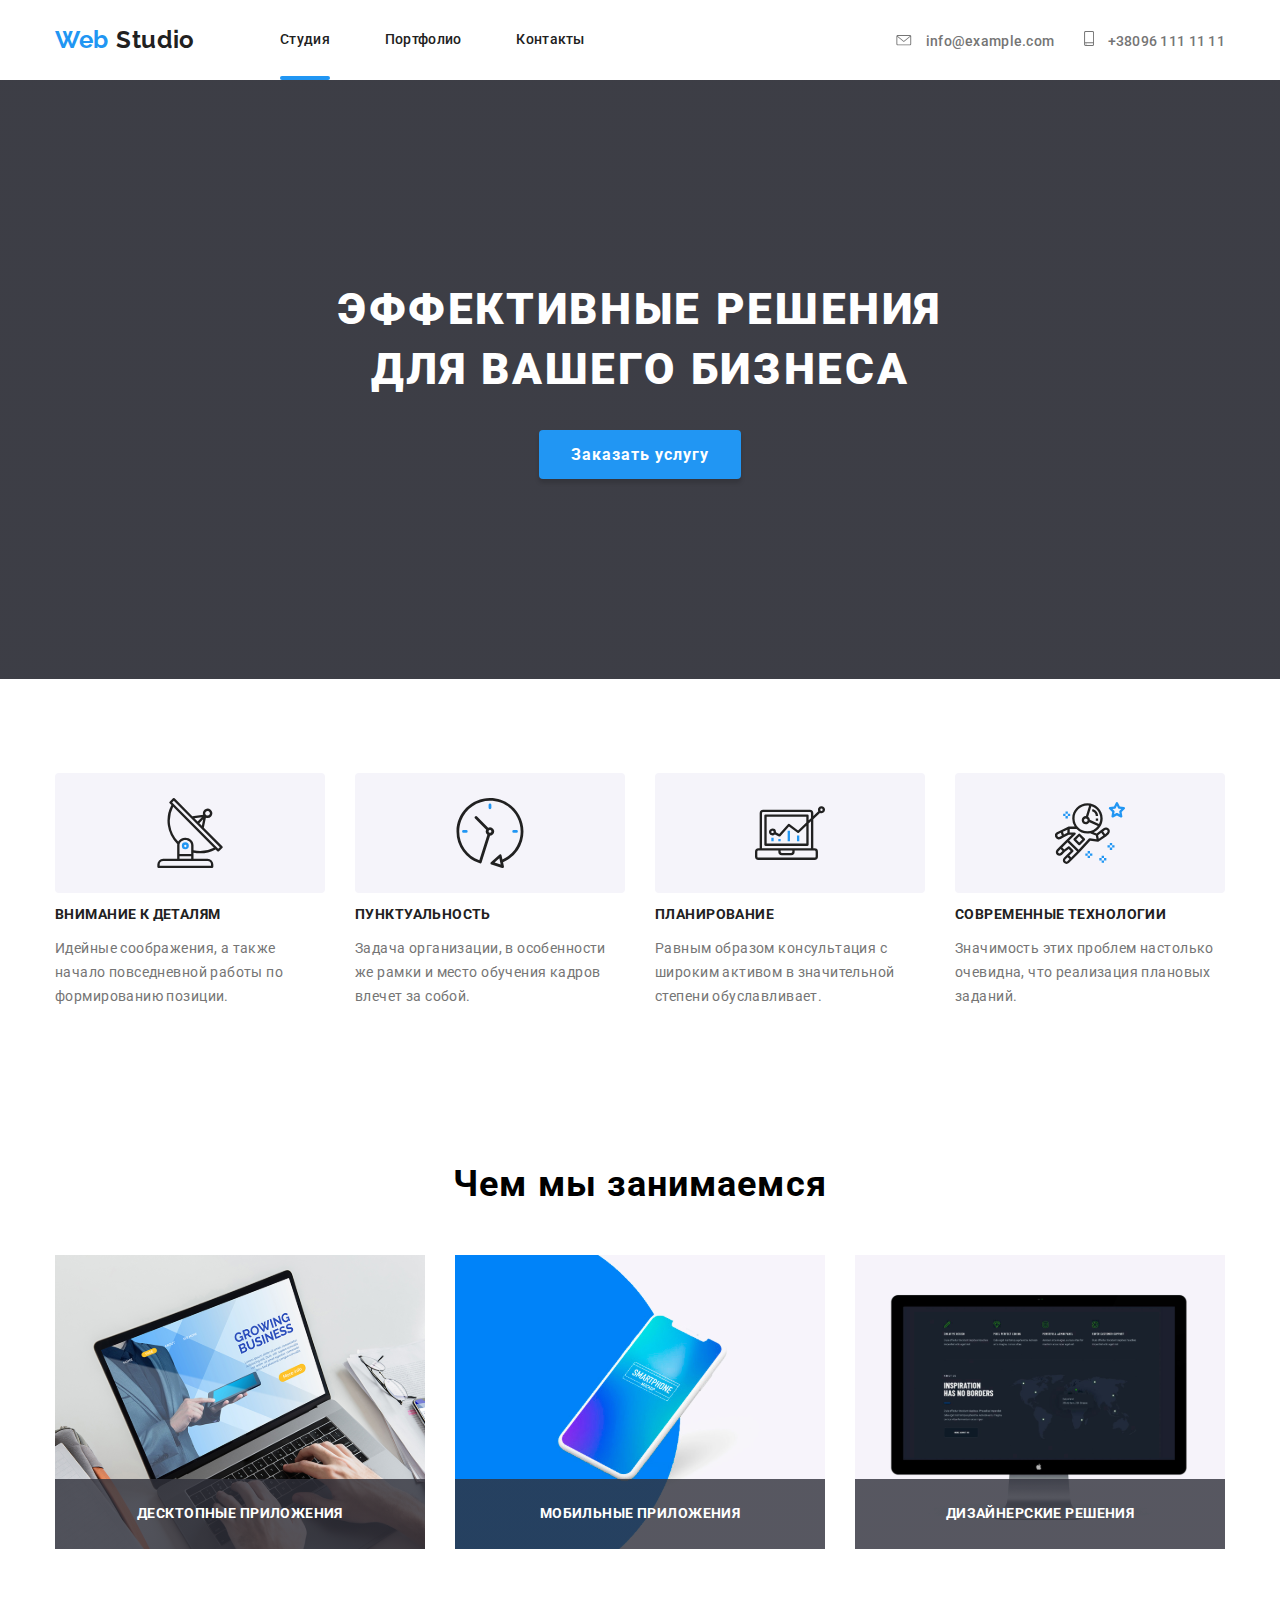
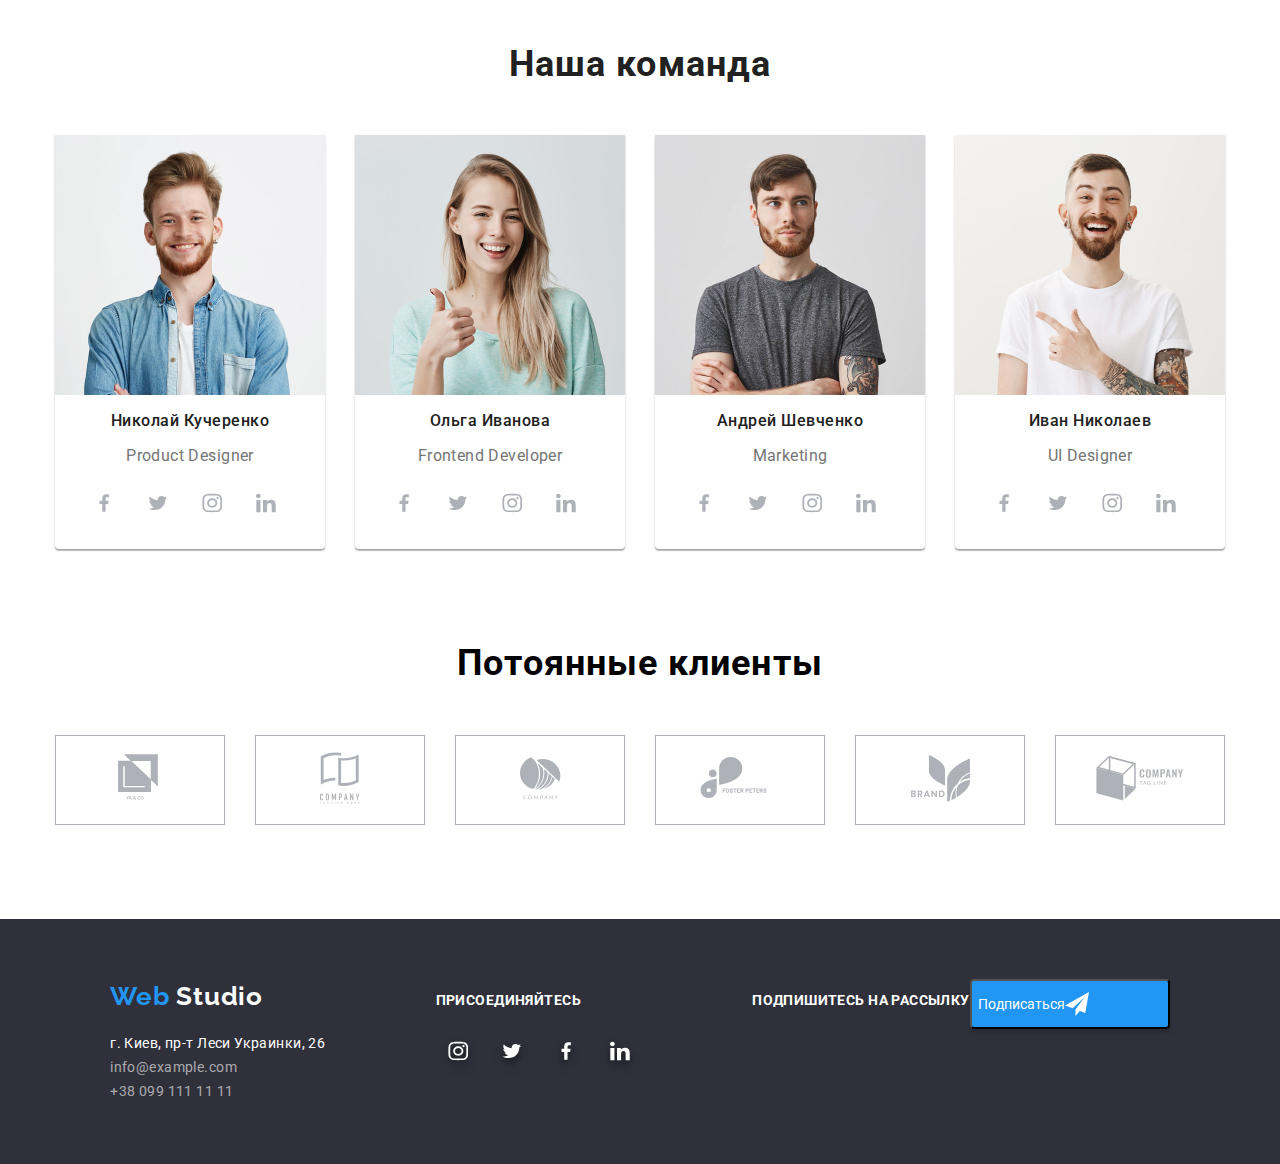
==== commit 104bf60a: "The end" ====
--- a/index.html
+++ b/index.html
@@ -16,7 +16,7 @@
       <div class="container">
         <nav class="navigation">
           <a class="logo link" href="./index.html">
-            <span class="logo-accent">Web</span>Studio</a
+            <span class="logo-accent">Web </span>Studio</a
           >
           <ul class="site-nav-list">
             <li class="site-nav-list-item studio list">
--- a/styles.css
+++ b/styles.css
@@ -62,15 +62,6 @@
 .header.container {
   display: flex;
 }
-
-.navigation {
-  /* padding-top: 32px;/*
-  /* padding-bottom: 32px;*/
-}
-/*
-.navigation {
-  margin-top: 32px;*/
-
 .site-nav-list-link {
   padding-top: 32px;
   padding-bottom: 32px;
@@ -88,13 +79,11 @@
   margin-left: auto;
   margin-right: auto;
 }
-
 .navigation {
   display: flex;
   align-items: center;
   justify-content: baseline;
 }
-
 .logo {
   font-family: var(--secondary-font);
   font-style: 400;
@@ -105,14 +94,9 @@
   margin-right: 85px;
   color: var(--primary-text-color);
 }
-.logo {
-  padding-bottom: 32px;
-  padding-top: 24px; /*dobavila novoe*/
-}
 .logo-accent {
   color: var(--accent-color);
 }
-
 .body {
   font-family: var(--main-font), sans-serif;
   font-style: 400;
@@ -454,10 +438,7 @@
     0px 1px 3px rgba(0, 0, 0, 0.12);
   border-radius: 0px 0px 4px 4px;
 }
-.social-link {
-  box-shadow: 0px 2px 1px rgba(0, 0, 0, 0.2), 0px 1px 1px rgba(0, 0, 0, 0.14),
-    0px 1px 3px rgba(0, 0, 0, 0.12);
-}
+
 .team-list-desc {
   font-style: 400;
   font-weight: 400;
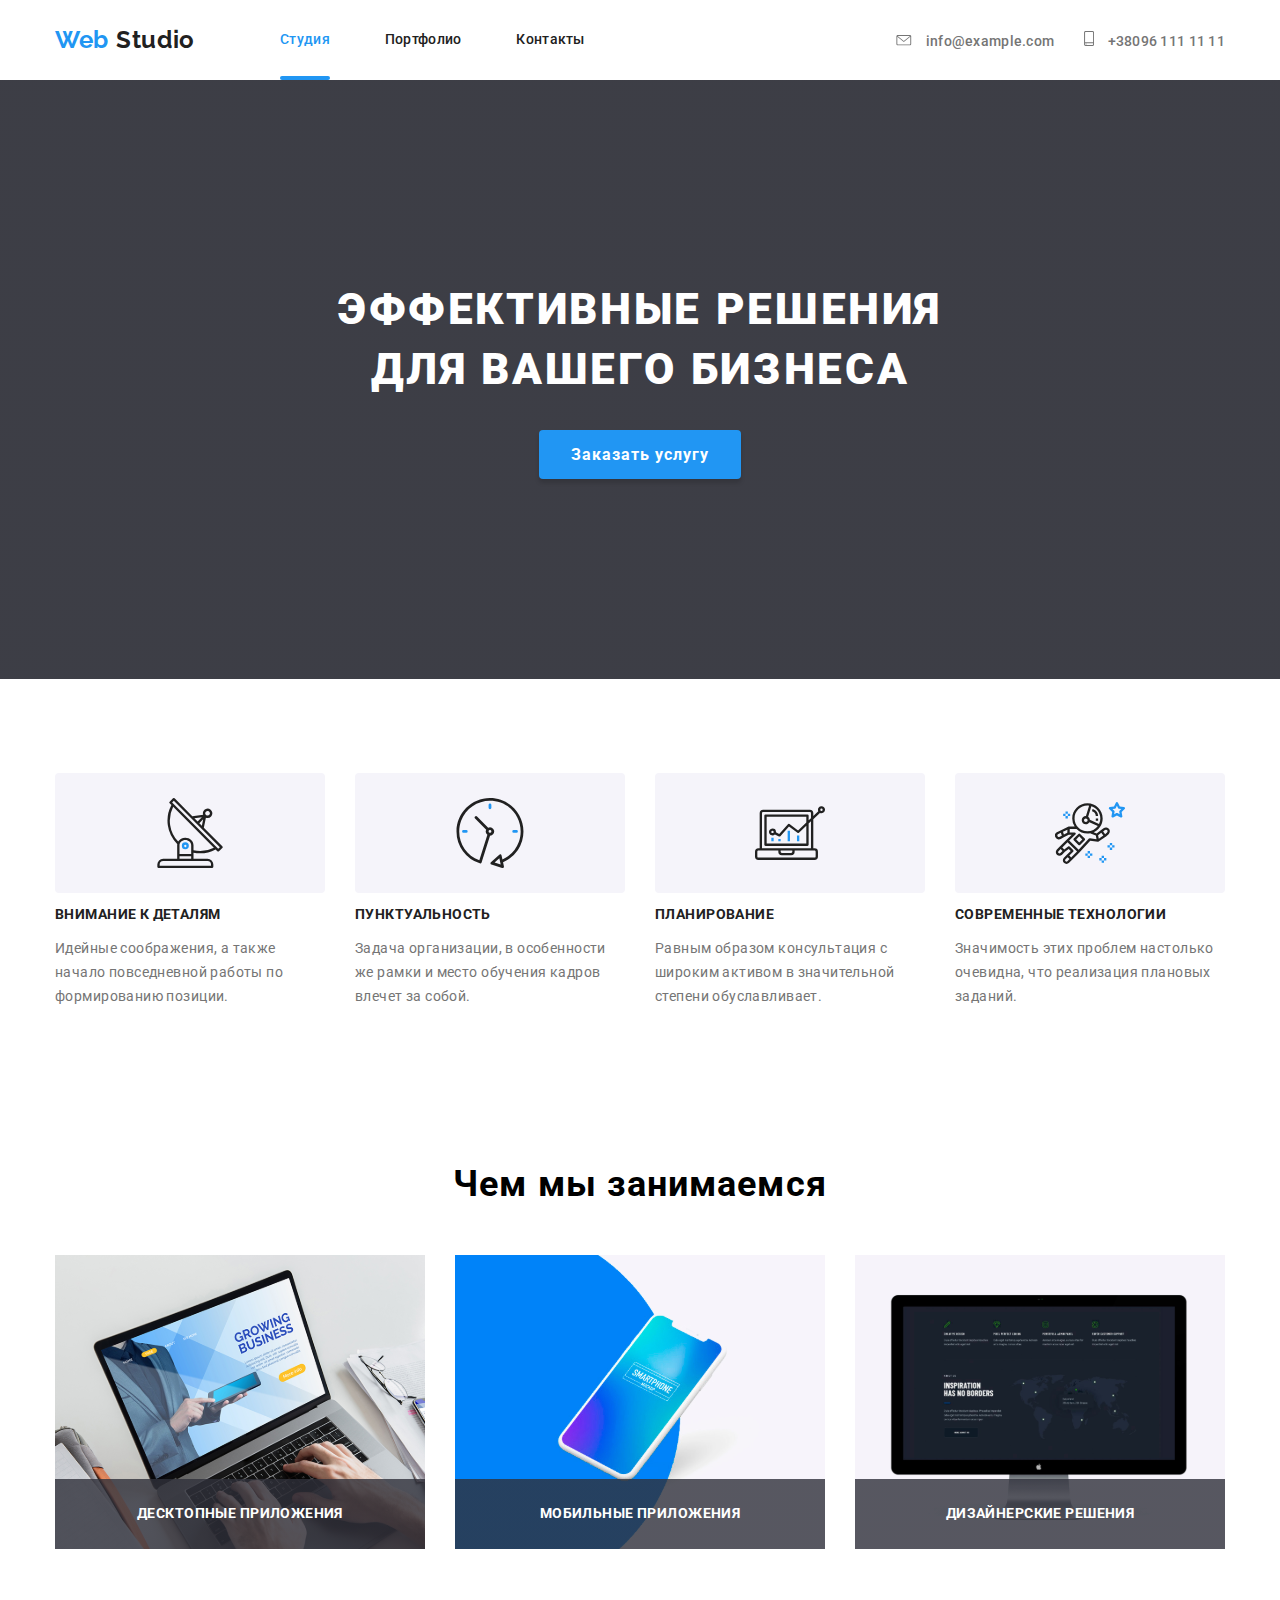
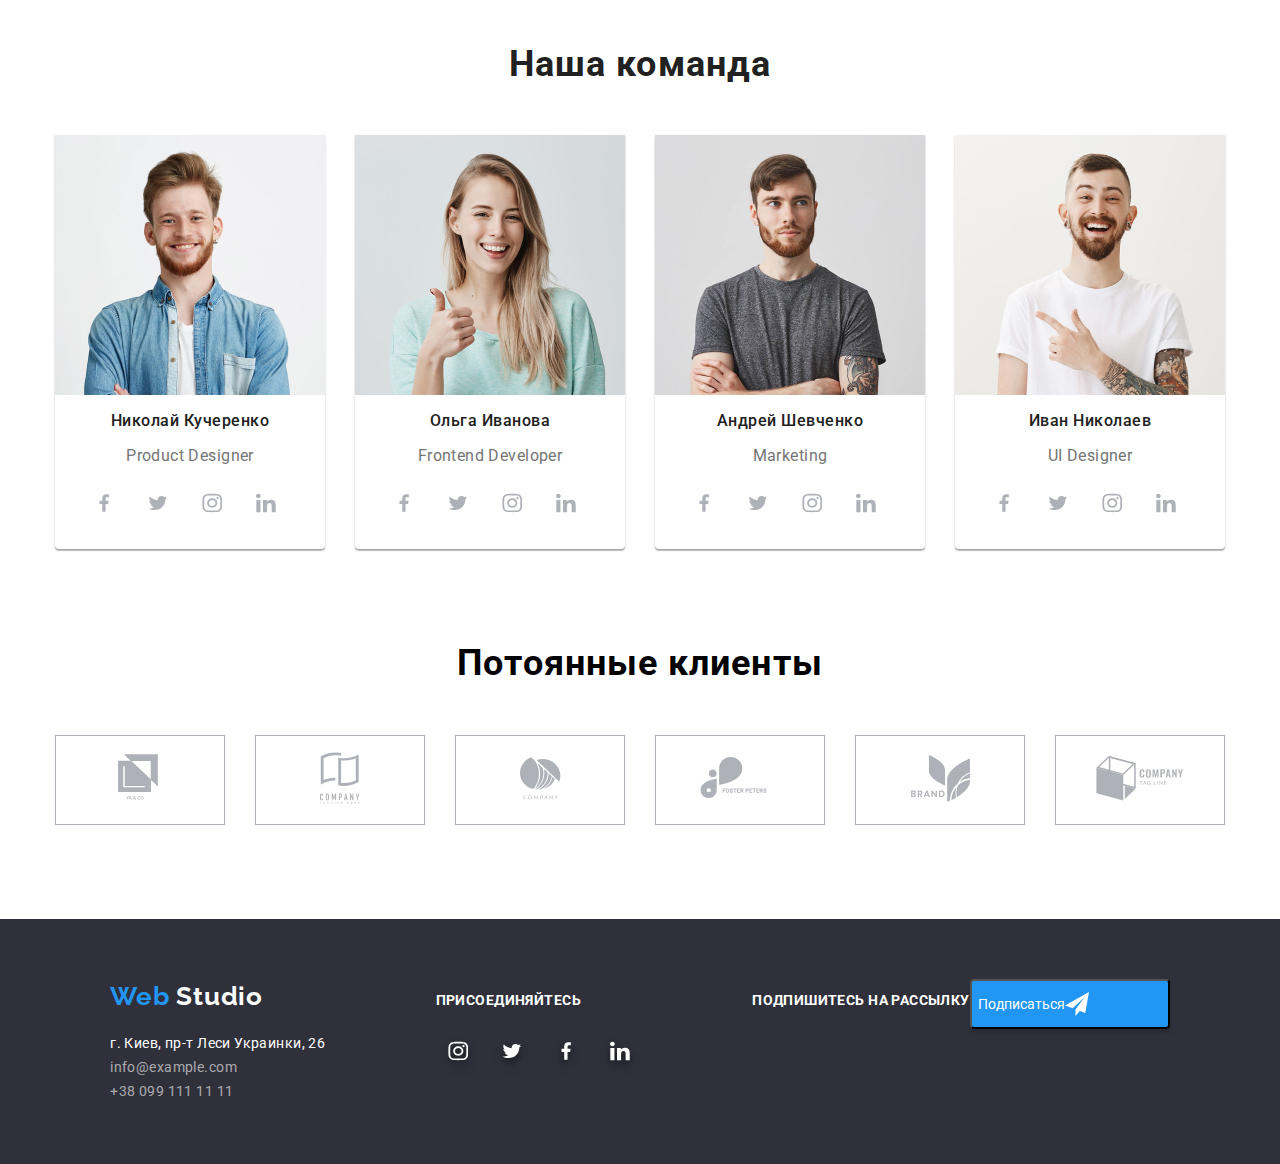
==== commit 0637d6b7: "oshibki ispravleni" ====
--- a/index.html
+++ b/index.html
@@ -141,9 +141,9 @@
                 width="370"
                 height="294"
               />
-              <h3 class="whatwedo-list-link">
+              
                 <p class="whatwedo-list-title">Десктопные приложения</p>
-              </h3>
+             
             </li>
             <li class="whatwedo-list-item list">
               <img
@@ -153,9 +153,9 @@
                 width="370"
                 height="294"
               />
-              <h3 class="whatwedo-list-link">
+              
                 <p class="whatwedo-list-title">Мобильные приложения</p>
-              </h3>
+            
             </li>
             <li class="whatwedo-list-item list">
               <img
@@ -165,16 +165,16 @@
                 width="370"
                 height="294"
               />
-              <h3 class="whatwedo-list-link">
+             
                 <p class="whatwedo-list-title">Дизайнерские решения</p>
-              </h3>
+             
             </li>
           </ul>
         </div>
       </section>
       <!--Наша команда-->
 
-      <!--Наша команда-->
+      
 
       <section class="team section">
         <div class="container">
@@ -346,7 +346,7 @@
              </svg></a>
           </li>
           <li class="client-item list" >
-            <a  class="section-client-list-link link"href=""
+            <a  class="section-client-list-link link" href=""
               ><svg class="client-item-svg" width="88"
                 height="45" ><use 
                 href="./imeges/sprite.svg#icon-logo6"
@@ -408,9 +408,9 @@
          <div class="footer-subskribe">
           <b class="footer-title">Подпишитесь на рассылку</b>
           <button class="footer-subskribe-button">Подписаться<svg class="footer-subskribe-button-svg" width="24"
-              height="24" ><use href="./imeges/sprite.svg#icon-icon-send"></svg></button>
-        </div>
-              </div>
+              height="24" ><use href="./imeges/sprite.svg#icon-icon-send"> </use></svg></button>
+        </div>
+              
 
       </div>
     </footer>
--- a/styles.css
+++ b/styles.css
@@ -82,11 +82,10 @@
 .navigation {
   display: flex;
   align-items: center;
-  justify-content: baseline;
 }
 .logo {
   font-family: var(--secondary-font);
-  font-style: 400;
+  font-style: normal;
   font-weight: 700;
   font-size: 24px;
   line-height: 1.16;
@@ -99,7 +98,7 @@
 }
 .body {
   font-family: var(--main-font), sans-serif;
-  font-style: 400;
+  font-style: normal;
   font-weight: 700;
   font-size: 14px;
   line-height: 1.2;
@@ -113,7 +112,7 @@
   display: flex;
 }
 .site-nav-list {
-  font-style: 400;
+  font-style: normal;
   font-weight: 500;
   font-size: 14px;
   line-height: 1.14;
@@ -192,15 +191,16 @@
 .address-nav-mailto-svg {
   margin-right: 10px;
 }
+.current {
+  color: var(--accent-color);
+}
 .address-nav-list-link {
-  font-style: 400;
+  font-style: normal;
   font-weight: 500;
   font-size: 14px;
   line-height: 1.14;
   letter-spacing: 0.02em;
   color: var(--text-color);
-  /*padding-bottom: 32px; /*dobavila */
-  /* padding-top: 28px; /*dobavila */
   transition: background-color 250ms cubic-bezier(0.4, 0, 0.2, 1);
 }
 .address-nav-list-link link.title {
@@ -255,7 +255,7 @@
 
 .hero-title {
   font-family: var(--main-font);
-  font-style: 400;
+  font-style: normal;
   font-weight: 900;
   font-size: 44px;
   line-height: 1.36;
@@ -280,7 +280,7 @@
 }
 .title {
   font-family: var(--main-font);
-  font-style: 400;
+  font-style: normal;
   font-weight: 700;
   font-size: 36px;
   line-height: 1.16;
@@ -326,7 +326,7 @@
   margin-top: auto;
 }
 .aboutus-title {
-  font-style: 400;
+  font-style: normal;
   font-weight: 700;
   font-size: 14px;
   line-height: 1.14;
@@ -335,7 +335,7 @@
   color: var(--primary-text-color);
 }
 .aboutus-text {
-  font-style: 400;
+  font-style: normal;
   font-weight: 400;
   font-size: 14px;
   line-height: 1.7;
@@ -373,17 +373,6 @@
   padding-bottom: 27px;
   margin: 0;
 }
-h3.whatwedo-list-link {
-  margin: 0;
-  color: var(--primary-white-color);
-}
-.whatwedo-list-link {
-  margin: 0;
-}
-
-.whatwedo-list-link:link {
-  color: var(--primary-white-color);
-}
 .whatwedo-list {
   list-style: none;
   text-align: center;
@@ -392,7 +381,7 @@
   margin-right: 30px;
 }
 .whatwedo-list-title {
-  font-style: 400;
+  font-style: normal;
   font-weight: 700;
   font-size: 14px;
   line-height: 1.14;
@@ -411,7 +400,7 @@
 }
 .team-title {
   font-family: Roboto;
-  font-style: 400;
+  font-style: normal;
   font-weight: 700;
   font-size: 36px;
   line-height: 42px;
@@ -440,7 +429,7 @@
 }
 
 .team-list-desc {
-  font-style: 400;
+  font-style: normal;
   font-weight: 400;
   font-size: 16px;
   line-height: 1.19;
@@ -581,7 +570,7 @@
 .filter {
   font-size: var(--main-font);
   text-decoration: none;
-  font-style: 400;
+  font-style: normal;
   font-weight: 400;
 }
 
@@ -664,10 +653,10 @@
 .filter-project-list-text {
   text-decoration: none;
   font-family: var(--main-font);
-  font-style: 400;
+  font-style: normal;
   font-weight: 400;
   font-size: 16px;
-  line-height: 1, 9;
+  line-height: 1.9;
   color: var(--text-color);
   margin: 0;
 }
@@ -684,7 +673,7 @@
 .filter-project-list-tehnokryak {
   background-color: var(--accent-color);
   font-family: var(--main-font);
-  font-style: 400;
+  font-style: normal;
   font-weight: 400;
   font-size: 18px;
   line-height: 1, 6;
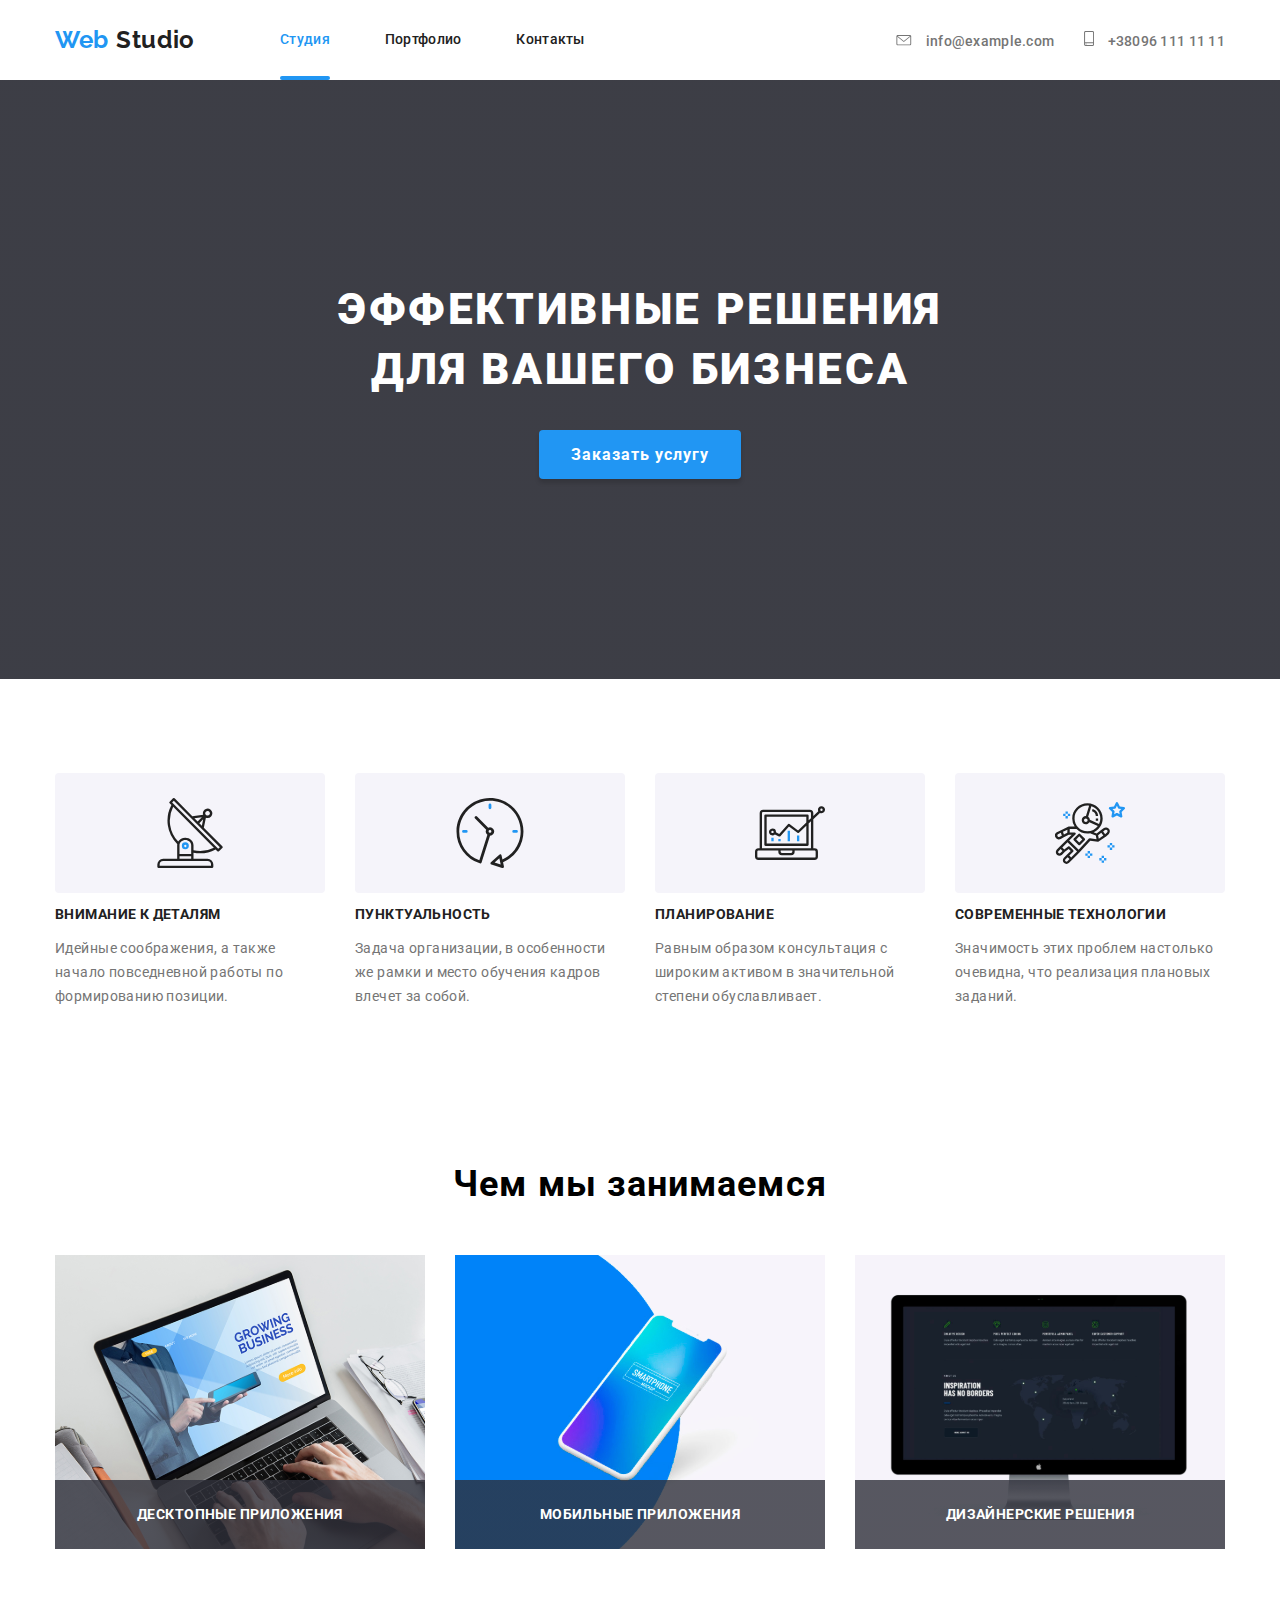
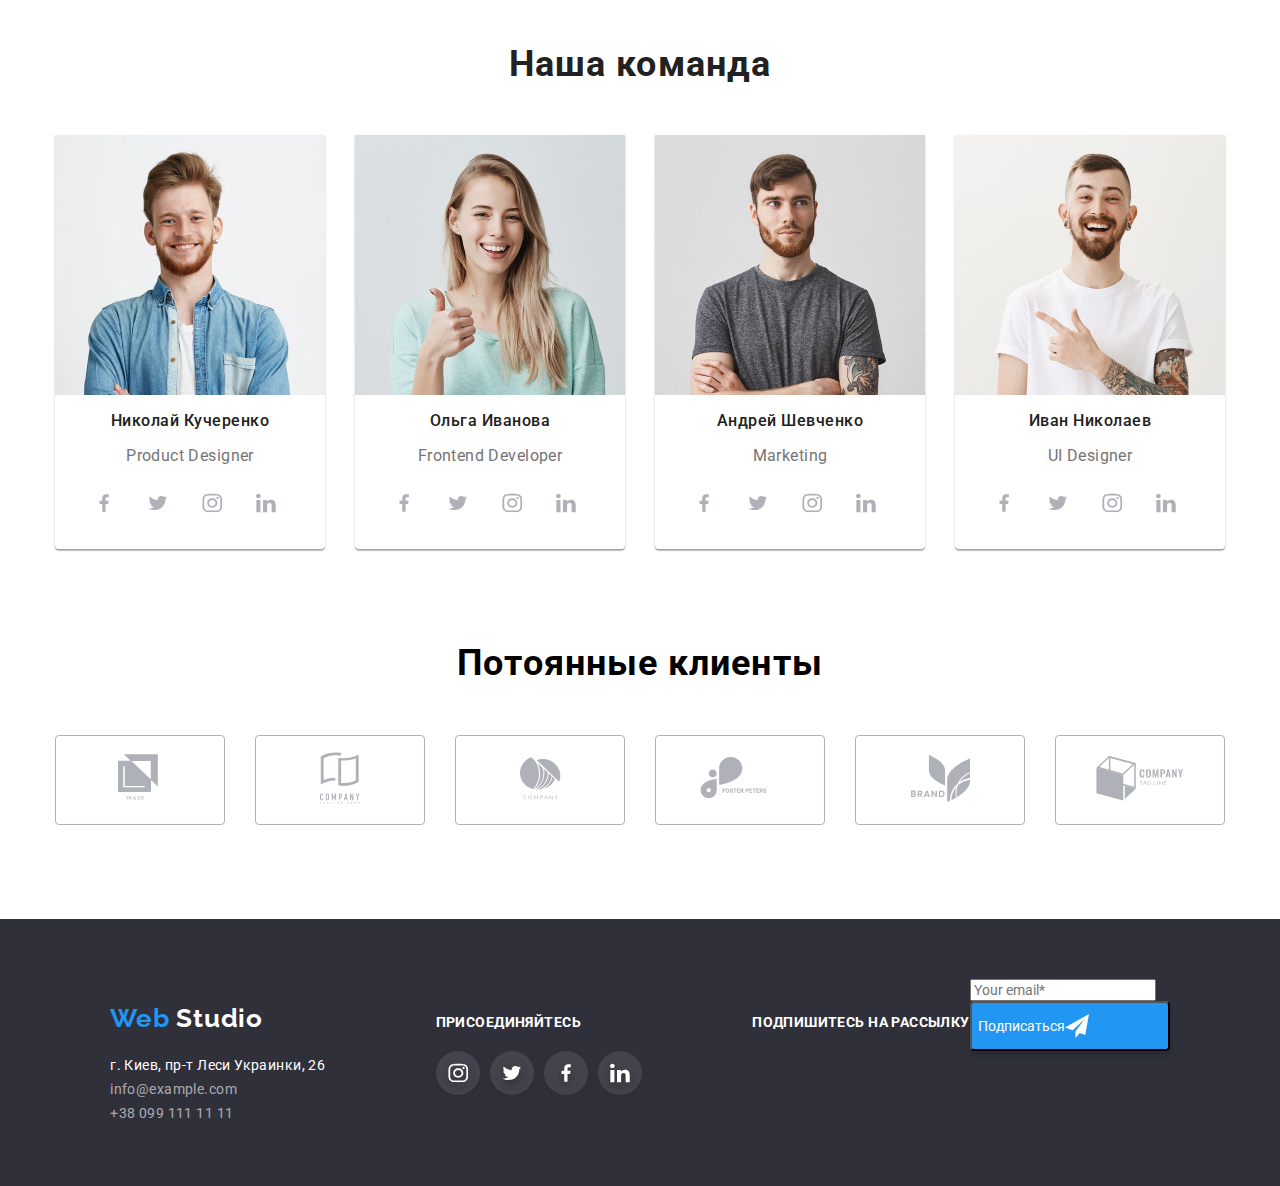
==== commit 826d2540: "na zdachu" ====
--- a/index.html
+++ b/index.html
@@ -1,419 +1,426 @@
 <!DOCTYPE html>
 <html lang="ru">
-  <head>
-    <meta charset="UTF-8" />
-    <meta name="ViePort" content="Width=device-width,initial-scale=1.0" />
-    <title>WebStudio</title>
-    <link
-      href="https://fonts.googleapis.com/css2?family=Raleway:wght@400;700&family=Roboto:ital,wght@0,400;0,500;0,700;1,400&display=swap"
-      rel="stylesheet"
-    />
-    <link rel="stylesheet" href="normalis.css" />
-    <link rel=" stylesheet " href="styles.css" />
-  </head>
-  <body class="body">
-    <header class="header">
-      <div class="container">
-        <nav class="navigation">
-          <a class="logo link" href="./index.html">
-            <span class="logo-accent">Web </span>Studio</a
-          >
-          <ul class="site-nav-list">
-            <li class="site-nav-list-item studio list">
-              <a class="site-nav-list-link current link" href="./index.html"
-                >Студия</a
-              >
-            </li>
-            <li class="site-nav-list-item list">
-              <a class="site-nav-list-link link" href="./portfolio.html"
-                >Портфолио</a
-              >
-            </li>
-            <li class="site-nav-list-item list">
-              <a class="site-nav-list-link link" href="">Контакты</a>
-            </li>
-          </ul>
-
-          <div class="adress">
-            <ul class="address-nav-list">
-              <li class="address-nav-list-item list">
-                <a
-                  class="address-nav-list-link link"
-                  href="mailto:info@example.com"
-                >
-                  <svg class="address-nav-mailto-svg" width="16" height="11">
-                    <use href="./imeges/sprite.svg#icon-envelope"></use>
-                  </svg>
-                  info@example.com
-                </a>
-              </li>
-              <li class="address-nav-list-item list">
-                <a class="address-nav-list-link link" href="tel:+380991111111">
-                  <svg class="address-nav-telefon-svg" width="10" height="15">
-                    <use href="./imeges/sprite.svg#icon-smartphone"></use>
-                  </svg>
-                  +38096 111 11 11
-                </a>
-              </li>
-            </ul>
-          </div>
-        </nav>
-      </div>
-    </header>
-    <main>
-      <!--ГЕРОЙ-->
-
-      <section class="hero">
-        <div class="container">
-          <h1 class="hero-title">
-            Эффективные решения <br />
-            для вашего бизнеса
-          </h1>
-          <button class="hero-button">Заказать услугу</button>
-        </div>
-      </section>
-
-      <!--О НАС-->
-      <section class="aboutus section">
-        <div class="container">
-          <ul class="aboutus-list">
-            <li class="aboutus-list-item list">
-              <div class="aboutus-list-item-fon">
-                <svg class="aboutus-list-svg" width="70" height="70">
-                  <use href="./imeges/sprite.svg#icon-antenna"></use>
-                </svg>
-              </div>
-              <h3 class="aboutus-title">Внимание к деталям</h3>
-              <p class="aboutus-text">
-                Идейные соображения, а также начало повседневной работы по
-                формированию позиции.
-              </p>
-            </li>
-            <li class="aboutus-list-item list">
-              <div class="aboutus-list-item-fon">
-                <svg class="aboutus-list-svg" width="70" height="70">
-                  <use href="./imeges/sprite.svg#icon-clock"></use>
-                </svg>
-              </div>
-              <h3 class="aboutus-title">Пунктуальность</h3>
-              <p class="aboutus-text">
-                Задача организации, в особенности же рамки и место обучения
-                кадров влечет за собой.
-              </p>
-            </li>
-            <li class="aboutus-list-item list">
-              <div class="aboutus-list-item-fon">
-                <svg class="aboutus-list-svg" width="70" height="70">
-                  <use href="./imeges/sprite.svg#icon-diagram"></use>
-                </svg>
-              </div>
-              <h3 class="aboutus-title">Планирование</h3>
-              <p class="aboutus-text">
-                Равным образом консультация с широким активом в значительной
-                степени обуславливает.
-              </p>
-            </li>
-            <li class="aboutus-list-item list">
-              <div class="aboutus-list-item-fon">
-                <svg class="aboutus-list-svg" width="70" height="70">
-                  <use href="./imeges/sprite.svg#icon-astronaut"></use>
-                </svg>
-              </div>
-              <h3 class="aboutus-title">Современные технологии</h3>
-              <p class="aboutus-text">
-                Значимость этих проблем настолько очевидна, что реализация
-                плановых заданий.
-              </p>
-            </li>
-          </ul>
-        </div>
-      </section>
-      <!--Что мь делаем-->
-      <section class="Whatwedo-section section">
-        <div class="container">
-          <h2 class="title">Чем мы занимаемся</h2>
-          <ul class="whatwedo-list">
-            <li class="whatwedo-list-item list">
-              <img
-                class="img"
-                src="./imeges/img(KOMP).svg"
-                alt="КОМП"
-                width="370"
-                height="294"
-              />
-              
-                <p class="whatwedo-list-title">Десктопные приложения</p>
-             
-            </li>
-            <li class="whatwedo-list-item list">
-              <img
-                class="img"
-                src="./imeges/box.svg"
-                alt="телефон"
-                width="370"
-                height="294"
-              />
-              
-                <p class="whatwedo-list-title">Мобильные приложения</p>
-            
-            </li>
-            <li class="whatwedo-list-item list">
-              <img
-                class="img"
-                src="./imeges/img(Monitor).svg"
-                alt="монитор"
-                width="370"
-                height="294"
-              />
-             
-                <p class="whatwedo-list-title">Дизайнерские решения</p>
-             
-            </li>
-          </ul>
-        </div>
-      </section>
-      <!--Наша команда-->
-
-      
-
-      <section class="team section">
-        <div class="container">
-         <h2 class="team-title title">Наша команда</h2>
-
-        <ul class="team-list">
-          <li class="team-list-item list">  
-            <img class="team-photo img"
-              src="./imeges/imgNikolay1.jpg"
-              alt="Фото Никoлая"
-              width="270"
-              height="260"
-            />
-            <h3 class="team-list-title">Николай Кучеренко</h3>
-            <p class="team-list-desc" lang="en">Product Designer</p>
-          
-        
-        <ul class="team-list-social">
-          <li class="team-list-social-item list"><a class="social-link link" href="" aria-label="Ссылка на Facebook"><svg class="social-link-svg" width="20"
-              height="20"> <use href="./imeges/sprite.svg#icon-facebook"></use>
-            </svg></a></li>
-          <li class="team-list-social-item list"><a class="social-link link" href="" aria-label="Ссылка на Twitter"><svg class="social-link-svg" width="20"
-              height="20"> <use href="./imeges/sprite.svg#icon-twitter"></use>
-          </svg></a></li>
-          <li class="team-list-social-item list"><a class="social-link link" href="" aria-label="Ссылка на Instagram"><svg class="social-link-svg" width="20"
-              height="20" > <use href="./imeges/sprite.svg#icon-instagram"></use>
-          </svg></a></li>
-          <li class="team-list-social-item list"><a class="social-link link" href="" aria-label="Ссылка на LinkedIn"><svg class="social-link-svg" width="20"
-              height="20" > <use href="./imeges/sprite.svg#icon-linkedin"></use>
-          </svg></a></li>
-        </ul>
-          </li>
-        
-       
-          <li class="team-list-item list" >
-            <img class="team-photo img"
-              src="./imeges/imgOlga2.jpg"
-              alt="Фото Ольга"
-              width="270"
-              height="260"
-            />
-            <h3 class="team-list-title">Ольга Иванова</h3>
-            <p class="team-list-desc" lang="en">Frontend Developer</p>
-          
-          
-            <ul class="team-list-social">
-          <li class="team-list-social-item list"><a class="social-link link" href="" aria-label="Ссылка на Facebook"><svg class="social-link-svg" width="20"
-              height="20" > <use href="./imeges/sprite.svg#icon-facebook"></use>
-            </svg></a></li>
-          <li class="team-list-social-item list"><a class="social-link link" href="" aria-label="Ссылка на Twitter"><svg class="social-link-svg" width="20"
-              height="20"> <use href="./imeges/sprite.svg#icon-twitter"></use>
-          </svg></a></li>
-          <li class="team-list-social-item list"><a class="social-link link" href="" aria-label="Ссылка на Instagram"><svg class="social-link-svg" width="20"
-              height="20"> <use href="./imeges/sprite.svg#icon-instagram"></use>
-          </svg></a></li>
-          <li class="team-list-social-item list"><a class="social-link link" href="" aria-label="Ссылка на LinkedIn"><svg class="social-link-svg" width="20"
-              height="20"> <use href="./imeges/sprite.svg#icon-linkedin"></use>
-          </svg></a></li>
-        </ul>
-          </li>
-        
-          <li class="team-list-item list">
-            <img class="team-photo img"
-              src="./imeges/imgAndrey.jpg"
-              alt="Фото Андрей"
-              width="270"
-              height="260"
-            />
-            <h3 class="team-list-title">Андрей Шевченко</h3>
-            <p class="team-list-desc" lang="en">Marketing</p>
-      
-          
-             <ul class="team-list-social">
-          <li class="team-list-social-item list"><a class="social-link link" href="" aria-label="Ссылка на Facebook"><svg class="social-link-svg" width="20"
-              height="20">  <use href="./imeges/sprite.svg#icon-facebook"></use>
-            </svg></a></li>
-          <li class="team-list-social-item list"><a class="social-link link" href="" aria-label="Ссылка на Twitter"><svg class="social-link-svg" width="20"
-              height="20"> <use href="./imeges/sprite.svg#icon-twitter"></use>
-          </svg></a></li>
-          <li class="team-list-social-item list"><a class="social-link link" href="" aria-label="Ссылка на Instagram"><svg class="social-link-svg" width="20"
-              height="20"> <use href="./imeges/sprite.svg#icon-instagram"></use>
-          </svg></a></li>
-          <li class="team-list-social-item list"><a class="link social-link" href="" aria-label="Ссылка на LinkedIn"><svg class="social-link-svg" width="20"
-              height="20"> <use href="./imeges/sprite.svg#icon-linkedin"></use>
-          </svg></a></li>
-        </ul>
-          </li>
-        
-        
-          <li class="team-list-item list" >
-            <img class="team-photo img"
-              src="./imeges/imgIvan4.jpg"
-              alt="Фото Иван"
-              width="270"
-              height="260"
-            />
-            <h3 class="team-list-title">Иван Николаев</h3>
-            <p class="team-list-desc" lang="en">UI Designer</p>
-            <ul class="team-list-social">
-          <li class="team-list-social-item list"><a class="link social-link" href="" aria-label="Ссылка на Facebook"><svg class="social-link-svg" width="20"
-              height="20"> <use href="./imeges/sprite.svg#icon-facebook"></use>
-            </svg></a></li>
-          <li class="team-list-social-item list"><a class="link social-link" href="" aria-label="Ссылка на Twitter"><svg class="social-link-svg" width="20"
-              height="20"> <use href="./imeges/sprite.svg#icon-twitter"></use>
-          </svg></a></li>
-          <li class="team-list-social-item list"><a class="link social-link" href="" aria-label="Ссылка на Instagram"><svg class="social-link-svg" width="20"
-              height="20"> <use href="./imeges/sprite.svg#icon-instagram"></use>
-          </svg></a></li>
-          <li class="team-list-social-item list"><a class="link social-link" href="" aria-label="Ссылка на LinkedIn"><svg class="social-link-svg" width="20"
-              height="20"> <use href="./imeges/sprite.svg#icon-linkedin"></use>
-          </svg></a></li>
-        </ul>
-          </li>
-        
-            </li>
-        </ul>
-        
-        </div>
-      </section>
-
-      <!--Наши клиенты!-->
-
-      <section class="section-client">
-<div class="container">
-        <h2 class="client-h2 title">Потоянные клиенты</h2>
-        <ul class="section-client-list">
-          <li class="client-item list">
-            <a class="section-client-list-link link" href=""
-              ><svg class="client-item-svg" width="44"
-              height="49"><use 
-                href="./imeges/sprite.svg#icon-logo1"
-               
-               ></use>
-             </svg></a>
-          </li>
-          <li class="client-item list" >
-            <a class="section-client-list-link link" href=""
-              ><svg class="client-item-svg" width="40"
-              height="52" ><use 
-                href="./imeges/sprite.svg#icon-logo2"></use>
-             </svg>
-            </a>
-          </li>
-          <li class="client-item list">
-            <a class="section-client-list-link link" href=""
-              ><svg class="client-item-svg" width="41"
-              height="43"><use 
-                href="./imeges/sprite.svg#icon-logo3"
-                
-               ></use>
-             </svg></a>
-          </li>
-          <li class="client-item list">
-            <a class="section-client-list-link link" href=""
-              ><svg class="client-item-svg" width="80"
-                height="42"><use 
-                href="./imeges/sprite.svg#icon-logo4"
-                
-                ></use>
-             </svg></a>
-          </li>
-          <li class="client-item list">
-            <a class="section-client-list-link link" href=""
-              ><svg class="client-item-svg" width="59"
-                height="47"><use 
-                href="./imeges/sprite.svg#icon-logo5"
-                
-               ></use>
-             </svg></a>
-          </li>
-          <li class="client-item list" >
-            <a  class="section-client-list-link link" href=""
-              ><svg class="client-item-svg" width="88"
-                height="45" ><use 
-                href="./imeges/sprite.svg#icon-logo6"
-                
-                ></use>
-             </svg></a>
-          </li>
-        </ul>
-        </div>
-      </section>
-    </main>
-
-    <!-- Футер -->
-    <footer class="footer">
-      <div class="container flex-container">
-        <div class="logo-adress">
-          <a class="logo-footer link" href="./index.html"><span class="logo-accent-footer">Web </span>Studio</a>
-          <address>
-            <ul class="footer-adress">
-              <li class="footer-contacts-item list">
-                <a class="adress-footer link" href="https://goo.gl/maps/j82PAnzbgsZSM37J8" target="blanc">г. Киев, пр-т Леси
-                  Украинки, 26</a>
-              </li>
-              <li class="footer-contacts-item list">
-                <a class="contacts-footer link" href="mailto:info@example.com">info@example.com</a>
-              </li>
-              <li class="footer-contacts-item list">
-                <a class="contacts-footer link" href="tel:+380991111111">+38 099 111 11 11</a>
-              </li>
-            </ul>
-          </address>
-        </div>
-    
-        <div class="footer-join">
-          <b class="footer-title">Присоединяйтесь</b>
-          <ul class="footer-social-links">
-            <li class="social-link-item list">
-              <a class="social-links link" href="" aria-label="иконка инстаграмм"><svg class="footer-social-svg" width="20"
-              height="20" > <use href="./imeges/sprite.svg#icon-instagram" ></use></svg>
-                   </a>
-            </li>
-            <li class="social-link-item list">
-              <a class="social-links link" href="" aria-label="иконка твитер"><svg class="footer-social-svg" width="20"
-              height="20" > <use href="./imeges/sprite.svg#icon-twitter" > </use> </svg>
-                   </a>
-            </li>
-            <li class="social-link-item list">
-              <a class="social-links link" href="" aria-label="иконка фейсбук"><svg class="footer-social-svg" width="20"
-              height="20" > <use href="./imeges/sprite.svg#icon-facebook" ></use></svg>
-                   </a>
-            </li>
-            <li class="social-link-item list">
-              <a class="social-links link" href="" aria-label="иконка линкедин"><svg class="footer-social-svg" width="20"
-              height="20" ><use href="./imeges/sprite.svg#icon-linkedin" ></use></svg>
-                   </a>
-            </li>
-          </ul>
-        </div>
-         <div class="footer-subskribe">
-          <b class="footer-title">Подпишитесь на рассылку</b>
-          <button class="footer-subskribe-button">Подписаться<svg class="footer-subskribe-button-svg" width="24"
-              height="24" ><use href="./imeges/sprite.svg#icon-icon-send"> </use></svg></button>
-        </div>
-              
-
-      </div>
-    </footer>
-
-  </body>
-</html>+	<head>
+		<meta charset="UTF-8" />
+		<meta name="ViePort" content="Width=device-width,initial-scale=1.0" />
+		<title>WebStudio</title>
+		<link
+			href="https://fonts.googleapis.com/css2?family=Raleway:wght@400;700&family=Roboto:ital,wght@0,400;0,500;0,700;1,400&display=swap"
+			rel="stylesheet"
+		/>
+		<link rel="stylesheet" href="normalis.css" />
+		<link rel=" stylesheet " href="styles.css" />
+	</head>
+	<body class="body">
+		<header class="header">
+			<div class="container">
+				<nav class="navigation">
+					<a class="logo link" href="./index.html">
+						<span class="logo-accent">Web</span>
+						Studio
+					</a>
+					<ul class="site-nav-list">
+						<li class="site-nav-list-item studio list">
+							<a class="site-nav-list-link current link" href="./index.html">Студия</a>
+						</li>
+						<li class="site-nav-list-item list">
+							<a class="site-nav-list-link link" href="./portfolio.html">Портфолио</a>
+						</li>
+						<li class="site-nav-list-item list">
+							<a class="site-nav-list-link link" href="">Контакты</a>
+						</li>
+					</ul>
+
+					<div class="adress">
+						<ul class="address-nav-list">
+							<li class="address-nav-list-item list">
+								<a class="address-nav-list-link link" href="mailto:info@example.com">
+									<svg class="address-nav-mailto-svg" width="16" height="11">
+										<use href="./imeges/sprite.svg#icon-envelope"></use>
+									</svg>
+									info@example.com
+								</a>
+							</li>
+							<li class="address-nav-list-item list">
+								<a class="address-nav-list-link link" href="tel:+380991111111">
+									<svg class="address-nav-telefon-svg" width="10" height="15">
+										<use href="./imeges/sprite.svg#icon-smartphone"></use>
+									</svg>
+									+38096 111 11 11
+								</a>
+							</li>
+						</ul>
+					</div>
+				</nav>
+			</div>
+		</header>
+		<main>
+			<!--ГЕРОЙ-->
+
+			<section class="hero">
+				<div class="container">
+					<h1 class="hero-title">
+						Эффективные решения
+						<br />
+						для вашего бизнеса
+					</h1>
+					<button class="hero-button">Заказать услугу</button>
+				</div>
+			</section>
+
+			<!--О НАС-->
+			<section class="aboutus section">
+				<div class="container">
+					<ul class="aboutus-list">
+						<li class="aboutus-list-item list">
+							<div class="aboutus-list-item-fon">
+								<svg class="aboutus-list-svg" width="70" height="70">
+									<use href="./imeges/sprite.svg#icon-antenna"></use>
+								</svg>
+							</div>
+							<h3 class="aboutus-title">Внимание к деталям</h3>
+							<p class="aboutus-text">
+								Идейные соображения, а также начало повседневной работы по формированию позиции.
+							</p>
+						</li>
+						<li class="aboutus-list-item list">
+							<div class="aboutus-list-item-fon">
+								<svg class="aboutus-list-svg" width="70" height="70">
+									<use href="./imeges/sprite.svg#icon-clock"></use>
+								</svg>
+							</div>
+							<h3 class="aboutus-title">Пунктуальность</h3>
+							<p class="aboutus-text">
+								Задача организации, в особенности же рамки и место обучения кадров влечет за собой.
+							</p>
+						</li>
+						<li class="aboutus-list-item list">
+							<div class="aboutus-list-item-fon">
+								<svg class="aboutus-list-svg" width="70" height="70">
+									<use href="./imeges/sprite.svg#icon-diagram"></use>
+								</svg>
+							</div>
+							<h3 class="aboutus-title">Планирование</h3>
+							<p class="aboutus-text">
+								Равным образом консультация с широким активом в значительной степени обуславливает.
+							</p>
+						</li>
+						<li class="aboutus-list-item list">
+							<div class="aboutus-list-item-fon">
+								<svg class="aboutus-list-svg" width="70" height="70">
+									<use href="./imeges/sprite.svg#icon-astronaut"></use>
+								</svg>
+							</div>
+							<h3 class="aboutus-title">Современные технологии</h3>
+							<p class="aboutus-text">
+								Значимость этих проблем настолько очевидна, что реализация плановых заданий.
+							</p>
+						</li>
+					</ul>
+				</div>
+			</section>
+			<!--Что мь делаем-->
+			<section class="Whatwedo-section section">
+				<div class="container">
+					<h2 class="title">Чем мы занимаемся</h2>
+					<ul class="whatwedo-list">
+						<li class="whatwedo-list-item list">
+							<img class="img" src="./imeges/img(KOMP).svg" alt="КОМП" width="370" height="294" />
+
+							<p class="whatwedo-list-title">Десктопные приложения</p>
+						</li>
+						<li class="whatwedo-list-item list">
+							<img class="img" src="./imeges/box.svg" alt="телефон" width="370" height="294" />
+
+							<p class="whatwedo-list-title">Мобильные приложения</p>
+						</li>
+						<li class="whatwedo-list-item list">
+							<img class="img" src="./imeges/img(Monitor).svg" alt="монитор" width="370" height="294" />
+							<p class="whatwedo-list-title">Дизайнерские решения</p>
+						</li>
+					</ul>
+				</div>
+			</section>
+			<!--Наша команда-->
+			<section class="team section">
+				<div class="container">
+					<h2 class="team-title title">Наша команда</h2>
+
+					<ul class="team-list">
+						<li class="team-list-item list">
+							<img class="team-photo img" src="./imeges/imgNikolay1.jpg" alt="Фото Никoлая" width="270" height="260" />
+							<h3 class="team-list-title">Николай Кучеренко</h3>
+							<p class="team-list-desc" lang="en">Product Designer</p>
+
+							<ul class="team-list-social">
+								<li class="team-list-social-item list">
+									<a class="social-link link" href="" aria-label="Ссылка на Facebook">
+										<svg class="social-link-svg" width="20" height="20">
+											<use href="./imeges/sprite.svg#icon-facebook"></use>
+										</svg>
+									</a>
+								</li>
+								<li class="team-list-social-item list">
+									<a class="social-link link" href="" aria-label="Ссылка на Twitter">
+										<svg class="social-link-svg" width="20" height="20">
+											<use href="./imeges/sprite.svg#icon-twitter"></use>
+										</svg>
+									</a>
+								</li>
+								<li class="team-list-social-item list">
+									<a class="social-link link" href="" aria-label="Ссылка на Instagram">
+										<svg class="social-link-svg" width="20" height="20">
+											<use href="./imeges/sprite.svg#icon-instagram"></use>
+										</svg>
+									</a>
+								</li>
+								<li class="team-list-social-item list">
+									<a class="social-link link" href="" aria-label="Ссылка на LinkedIn">
+										<svg class="social-link-svg" width="20" height="20">
+											<use href="./imeges/sprite.svg#icon-linkedin"></use>
+										</svg>
+									</a>
+								</li>
+							</ul>
+						</li>
+
+						<li class="team-list-item list">
+							<img class="team-photo img" src="./imeges/imgOlga2.jpg" alt="Фото Ольга" width="270" height="260" />
+							<h3 class="team-list-title">Ольга Иванова</h3>
+							<p class="team-list-desc" lang="en">Frontend Developer</p>
+
+							<ul class="team-list-social">
+								<li class="team-list-social-item list">
+									<a class="social-link link" href="" aria-label="Ссылка на Facebook">
+										<svg class="social-link-svg" width="20" height="20">
+											<use href="./imeges/sprite.svg#icon-facebook"></use>
+										</svg>
+									</a>
+								</li>
+								<li class="team-list-social-item list">
+									<a class="social-link link" href="" aria-label="Ссылка на Twitter">
+										<svg class="social-link-svg" width="20" height="20">
+											<use href="./imeges/sprite.svg#icon-twitter"></use>
+										</svg>
+									</a>
+								</li>
+								<li class="team-list-social-item list">
+									<a class="social-link link" href="" aria-label="Ссылка на Instagram">
+										<svg class="social-link-svg" width="20" height="20">
+											<use href="./imeges/sprite.svg#icon-instagram"></use>
+										</svg>
+									</a>
+								</li>
+								<li class="team-list-social-item list">
+									<a class="social-link link" href="" aria-label="Ссылка на LinkedIn">
+										<svg class="social-link-svg" width="20" height="20">
+											<use href="./imeges/sprite.svg#icon-linkedin"></use>
+										</svg>
+									</a>
+								</li>
+							</ul>
+						</li>
+
+						<li class="team-list-item list">
+							<img class="team-photo img" src="./imeges/imgAndrey.jpg" alt="Фото Андрей" width="270" height="260" />
+							<h3 class="team-list-title">Андрей Шевченко</h3>
+							<p class="team-list-desc" lang="en">Marketing</p>
+
+							<ul class="team-list-social">
+								<li class="team-list-social-item list">
+									<a class="social-link link" href="" aria-label="Ссылка на Facebook">
+										<svg class="social-link-svg" width="20" height="20">
+											<use href="./imeges/sprite.svg#icon-facebook"></use>
+										</svg>
+									</a>
+								</li>
+								<li class="team-list-social-item list">
+									<a class="social-link link" href="" aria-label="Ссылка на Twitter">
+										<svg class="social-link-svg" width="20" height="20">
+											<use href="./imeges/sprite.svg#icon-twitter"></use>
+										</svg>
+									</a>
+								</li>
+								<li class="team-list-social-item list">
+									<a class="social-link link" href="" aria-label="Ссылка на Instagram">
+										<svg class="social-link-svg" width="20" height="20">
+											<use href="./imeges/sprite.svg#icon-instagram"></use>
+										</svg>
+									</a>
+								</li>
+								<li class="team-list-social-item list">
+									<a class="link social-link" href="" aria-label="Ссылка на LinkedIn">
+										<svg class="social-link-svg" width="20" height="20">
+											<use href="./imeges/sprite.svg#icon-linkedin"></use>
+										</svg>
+									</a>
+								</li>
+							</ul>
+						</li>
+
+						<li class="team-list-item list">
+							<img class="team-photo img" src="./imeges/imgIvan4.jpg" alt="Фото Иван" width="270" height="260" />
+							<h3 class="team-list-title">Иван Николаев</h3>
+							<p class="team-list-desc" lang="en">UI Designer</p>
+							<ul class="team-list-social">
+								<li class="team-list-social-item list">
+									<a class="link social-link" href="" aria-label="Ссылка на Facebook">
+										<svg class="social-link-svg" width="20" height="20">
+											<use href="./imeges/sprite.svg#icon-facebook"></use>
+										</svg>
+									</a>
+								</li>
+								<li class="team-list-social-item list">
+									<a class="link social-link" href="" aria-label="Ссылка на Twitter">
+										<svg class="social-link-svg" width="20" height="20">
+											<use href="./imeges/sprite.svg#icon-twitter"></use>
+										</svg>
+									</a>
+								</li>
+								<li class="team-list-social-item list">
+									<a class="link social-link" href="" aria-label="Ссылка на Instagram">
+										<svg class="social-link-svg" width="20" height="20">
+											<use href="./imeges/sprite.svg#icon-instagram"></use>
+										</svg>
+									</a>
+								</li>
+								<li class="team-list-social-item list">
+									<a class="link social-link" href="" aria-label="Ссылка на LinkedIn">
+										<svg class="social-link-svg" width="20" height="20">
+											<use href="./imeges/sprite.svg#icon-linkedin"></use>
+										</svg>
+									</a>
+								</li>
+							</ul>
+						</li>
+					</ul>
+				</div>
+			</section>
+
+			<!--Наши клиенты!-->
+
+			<section class="section-client">
+				<div class="container">
+					<h2 class="client-h2 title">Потоянные клиенты</h2>
+					<ul class="section-client-list">
+						<li class="client-item list">
+							<a class="section-client-list-link link" href="">
+								<svg class="client-item-svg" width="44" height="49">
+									<use href="./imeges/sprite.svg#icon-logo1"></use>
+								</svg>
+							</a>
+						</li>
+						<li class="client-item list">
+							<a class="section-client-list-link link" href="">
+								<svg class="client-item-svg" width="40" height="52">
+									<use href="./imeges/sprite.svg#icon-logo2"></use>
+								</svg>
+							</a>
+						</li>
+						<li class="client-item list">
+							<a class="section-client-list-link link" href="">
+								<svg class="client-item-svg" width="41" height="43">
+									<use href="./imeges/sprite.svg#icon-logo3"></use>
+								</svg>
+							</a>
+						</li>
+						<li class="client-item list">
+							<a class="section-client-list-link link" href="">
+								<svg class="client-item-svg" width="80" height="42">
+									<use href="./imeges/sprite.svg#icon-logo4"></use>
+								</svg>
+							</a>
+						</li>
+						<li class="client-item list">
+							<a class="section-client-list-link link" href="">
+								<svg class="client-item-svg" width="59" height="47">
+									<use href="./imeges/sprite.svg#icon-logo5"></use>
+								</svg>
+							</a>
+						</li>
+						<li class="client-item list">
+							<a class="section-client-list-link link" href="">
+								<svg class="client-item-svg" width="88" height="45">
+									<use href="./imeges/sprite.svg#icon-logo6"></use>
+								</svg>
+							</a>
+						</li>
+					</ul>
+				</div>
+			</section>
+		</main>
+
+		<!-- Футер -->
+		<footer class="footer">
+			<div class="container flex-container">
+				<div class="logo-adress">
+					<a class="logo-footer link" href="./index.html">
+						<span class="logo-accent-footer">Web</span>
+						Studio
+					</a>
+					<address>
+						<ul class="footer-adress">
+							<li class="footer-contacts-item list">
+								<a class="adress-footer link" href="https://goo.gl/maps/j82PAnzbgsZSM37J8" target="blanc">
+									г. Киев, пр-т Леси Украинки, 26
+								</a>
+							</li>
+							<li class="footer-contacts-item list">
+								<a class="contacts-footer link" href="mailto:info@example.com">info@example.com</a>
+							</li>
+							<li class="footer-contacts-item list">
+								<a class="contacts-footer link" href="tel:+380991111111">+38 099 111 11 11</a>
+							</li>
+						</ul>
+					</address>
+				</div>
+
+				<div class="footer-join">
+					<b class="footer-title">Присоединяйтесь</b>
+					<ul class="footer-social-links">
+						<li class="social-link-item list">
+							<a class="social-links link" href="">
+								<svg class="footer-social-svg" width="20" height="20">
+									<use href="./imeges/sprite.svg#icon-instagram"></use>
+								</svg>
+							</a>
+						</li>
+						<li class="social-link-item list">
+							<a class="social-links link" href="">
+								<svg class="footer-social-svg" width="20" height="20">
+									<use href="./imeges/sprite.svg#icon-twitter"></use>
+								</svg>
+							</a>
+						</li>
+						<li class="social-link-item list">
+							<a class="social-links link" href="">
+								<svg class="footer-social-svg" width="20" height="20">
+									<use href="./imeges/sprite.svg#icon-facebook"></use>
+								</svg>
+							</a>
+						</li>
+						<li class="social-link-item list">
+							<a class="social-links link" href="">
+								<svg class="footer-social-svg" width="20" height="20">
+									<use href="./imeges/sprite.svg#icon-linkedin"></use>
+								</svg>
+							</a>
+						</li>
+					</ul>
+				</div>
+				<div class="footer-subskribe">
+					<b class="footer-title">Подпишитесь на рассылку</b>
+					<form action="#" method="GET" class="contact-form">
+						<input type="email" class="contact-form-input" name="user-email" placeholder="Your email*" required />
+						<button type="submit" class="footer-subskribe-button">
+							Подписаться
+							<svg class="footer-subskribe-button-svg" width="24" height="24">
+								<use href="./imeges/sprite.svg#icon-icon-send"></use>
+							</svg>
+						</button>
+					</form>
+				</div>
+			</div>
+		</footer>
+	</body>
+</html>
--- a/styles.css
+++ b/styles.css
@@ -347,9 +347,7 @@
   display: flex;
   justify-content: center;
 }
-.whatwedo-list-item {
-  width: 370px;
-}
+
 .whatwedo-section {
   margin-bottom: 94px;
   padding-top: 47px;
@@ -357,6 +355,7 @@
 }
 .whatwedo-list-item {
   position: relative;
+  width: 370px;
 }
 .whatwedo-list-title {
   position: absolute;
@@ -368,7 +367,6 @@
     rgba(47, 48, 58, 0.8)
   );
   width: 370px;
-  height: 70px;
   padding-top: 27px;
   padding-bottom: 27px;
   margin: 0;
@@ -506,6 +504,9 @@
   justify-content: center;
   align-items: center;
   border: 1px solid #afb1b8;
+  box-sizing: border-box;
+  border-radius: 4px;
+
   width: 170px;
   height: 90px;
   transition: border 250ms cubic-bezier(0.4, 0, 0.2, 1);
@@ -591,7 +592,7 @@
   line-height: 1.62;
   text-align: center;
   color: var(--primary-text-color);
-  padding: 6px, 22px;
+  padding: 6px 22px;
   border: none;
   justify-content: center;
   border-radius: 4px;
@@ -676,7 +677,7 @@
   font-style: normal;
   font-weight: 400;
   font-size: 18px;
-  line-height: 1, 6;
+  line-height: 1.6;
   color: var(--primary-white-color);
   text-align: left;
   padding-top: 63px;
@@ -837,8 +838,9 @@
   filter: drop-shadow(0px 4px 4px rgba(0, 0, 0, 0.25));
   border-radius: 50%;
   align-items: center;
-  display: flex; /*? delat ili net*/
-  justify-content: center;
+  display: flex;
+  justify-content: center;
+  background: rgba(255, 255, 255, 0.1);
   transition: background-color 250ms cubic-bezier(0.4, 0, 0.2, 1);
 }
 .social-links:focus {
